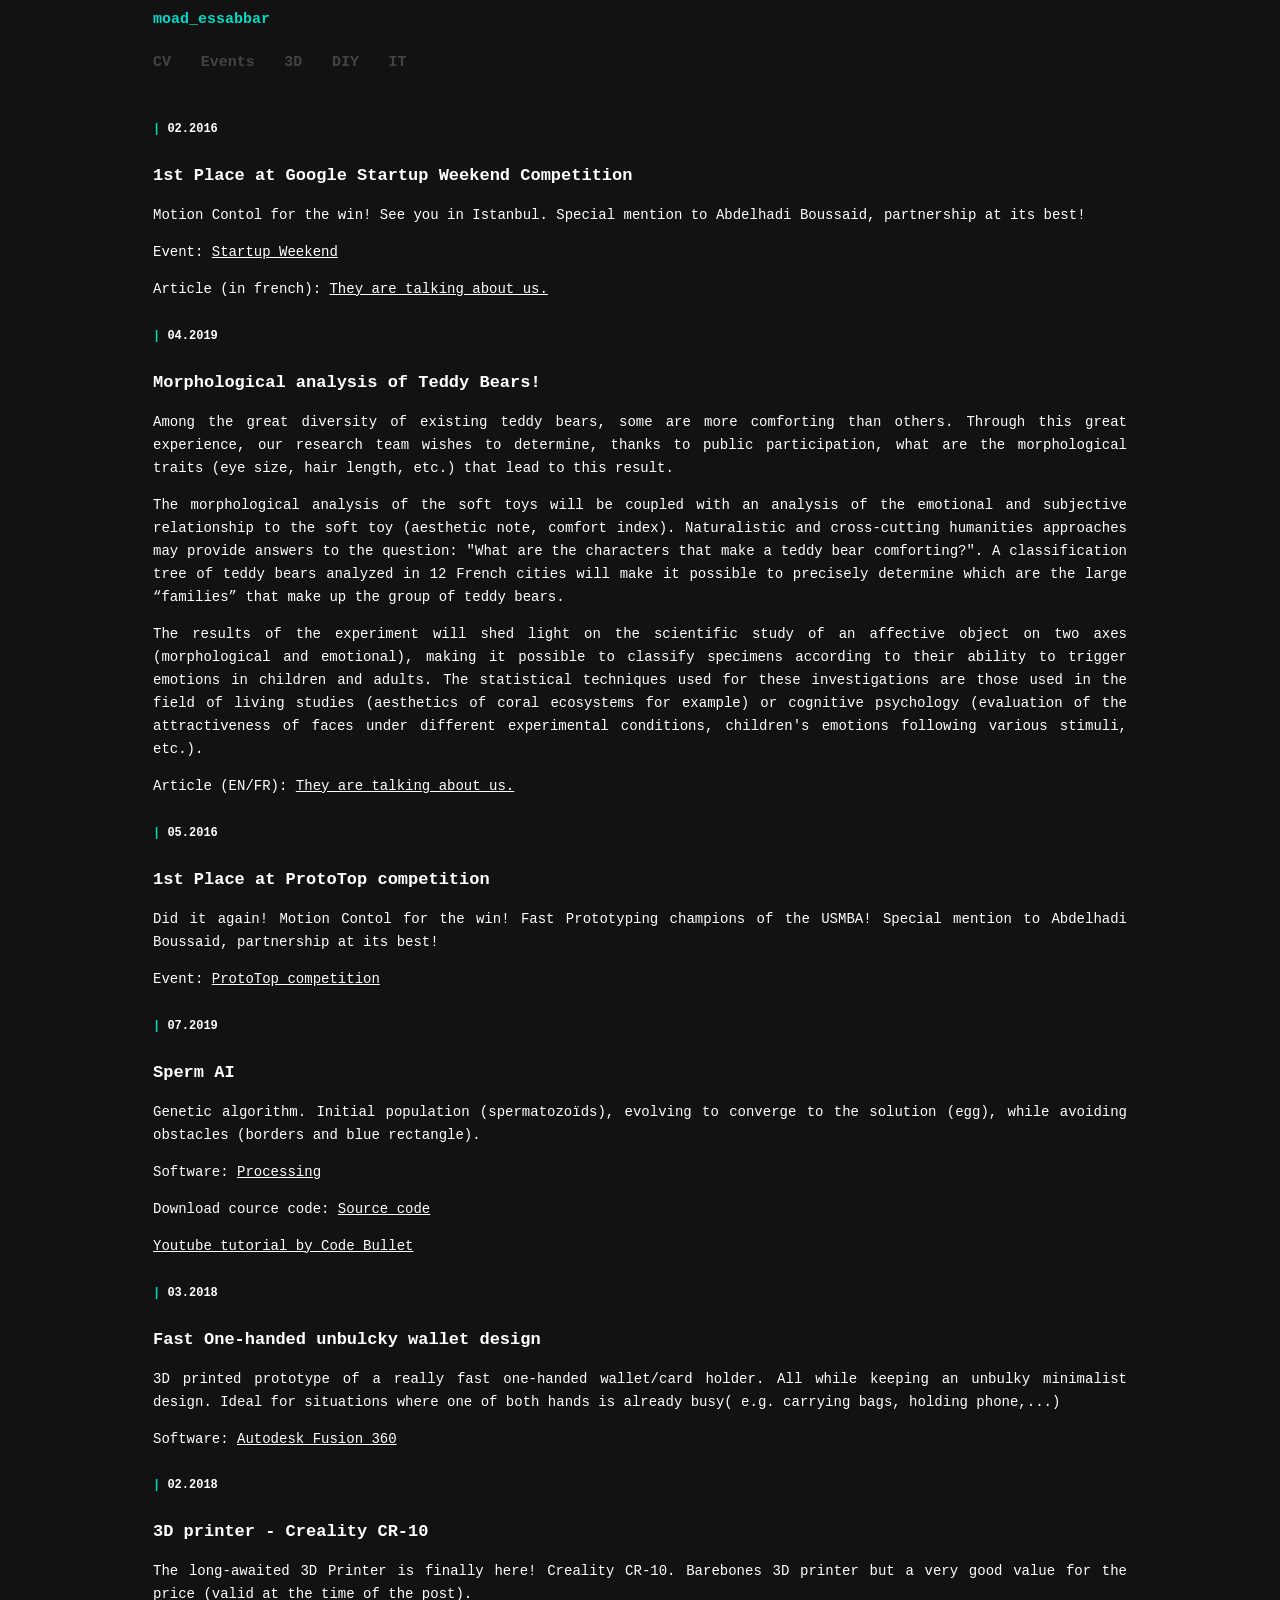
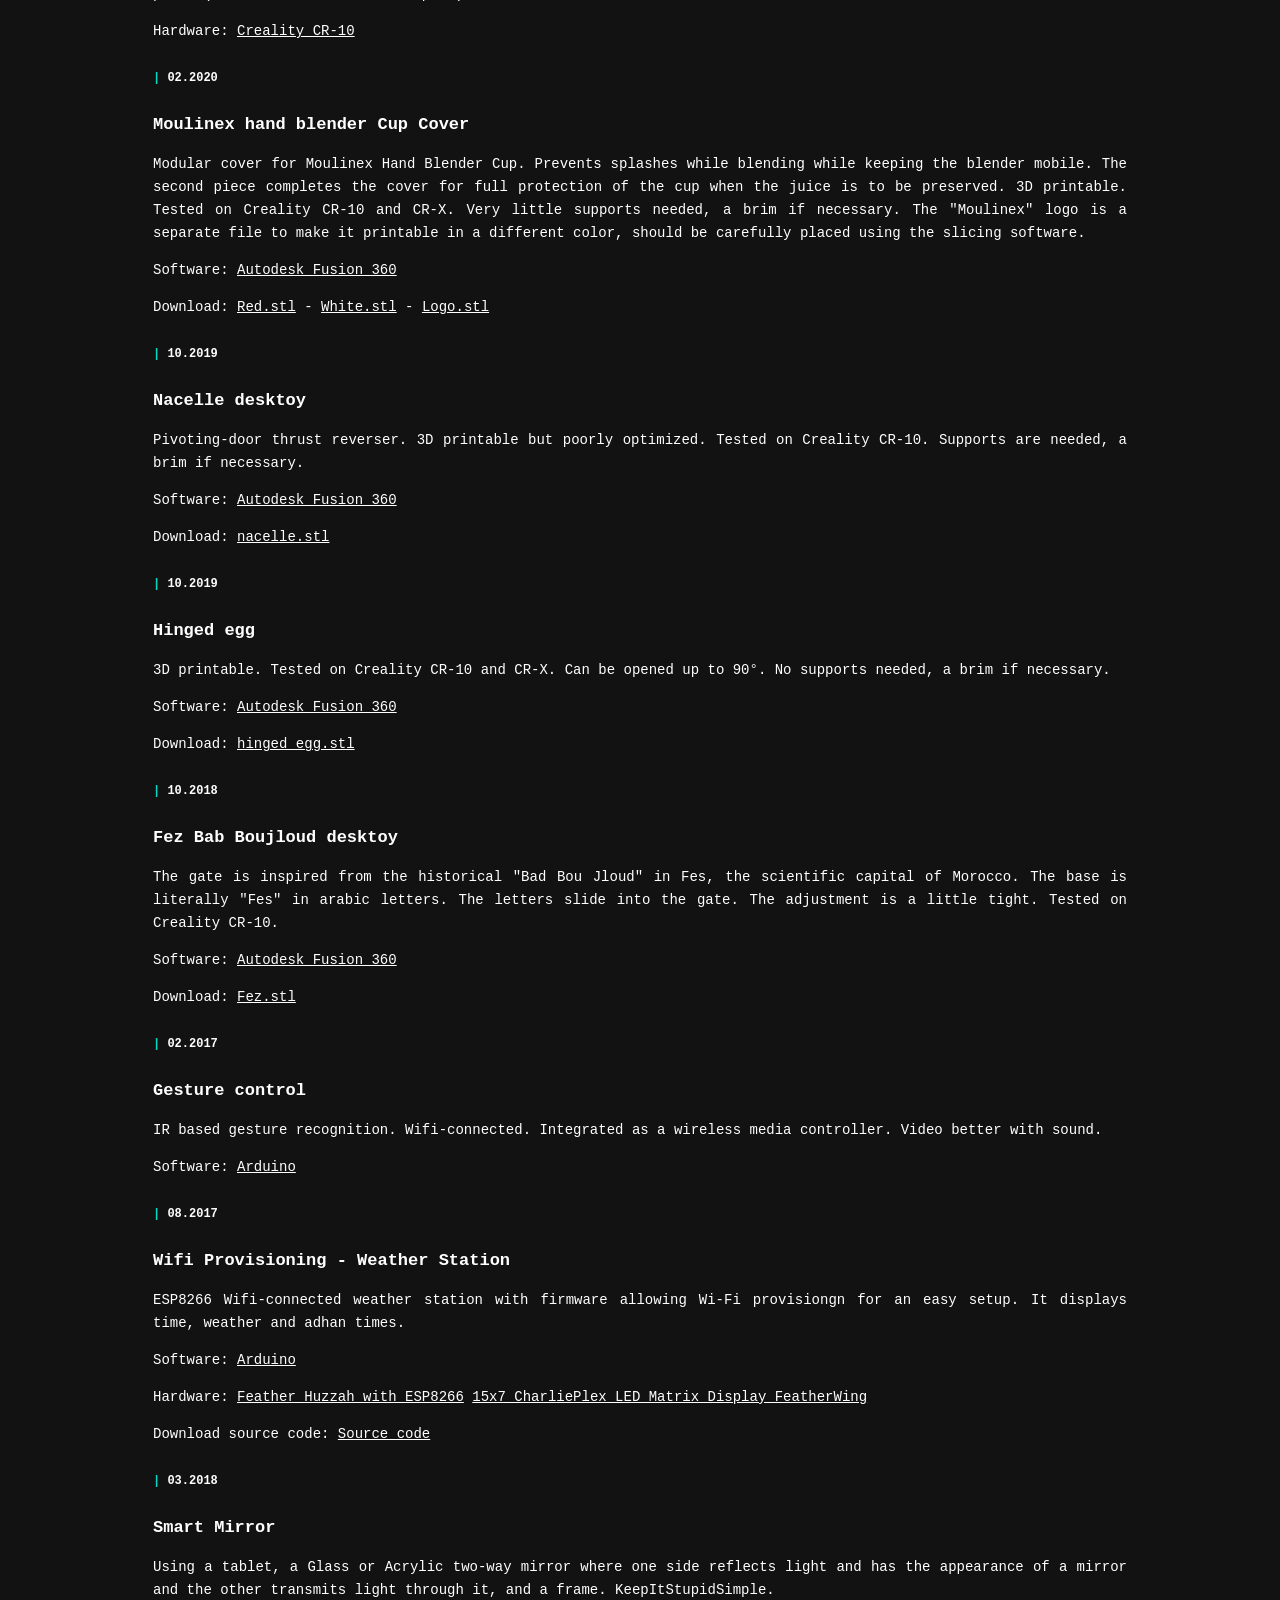
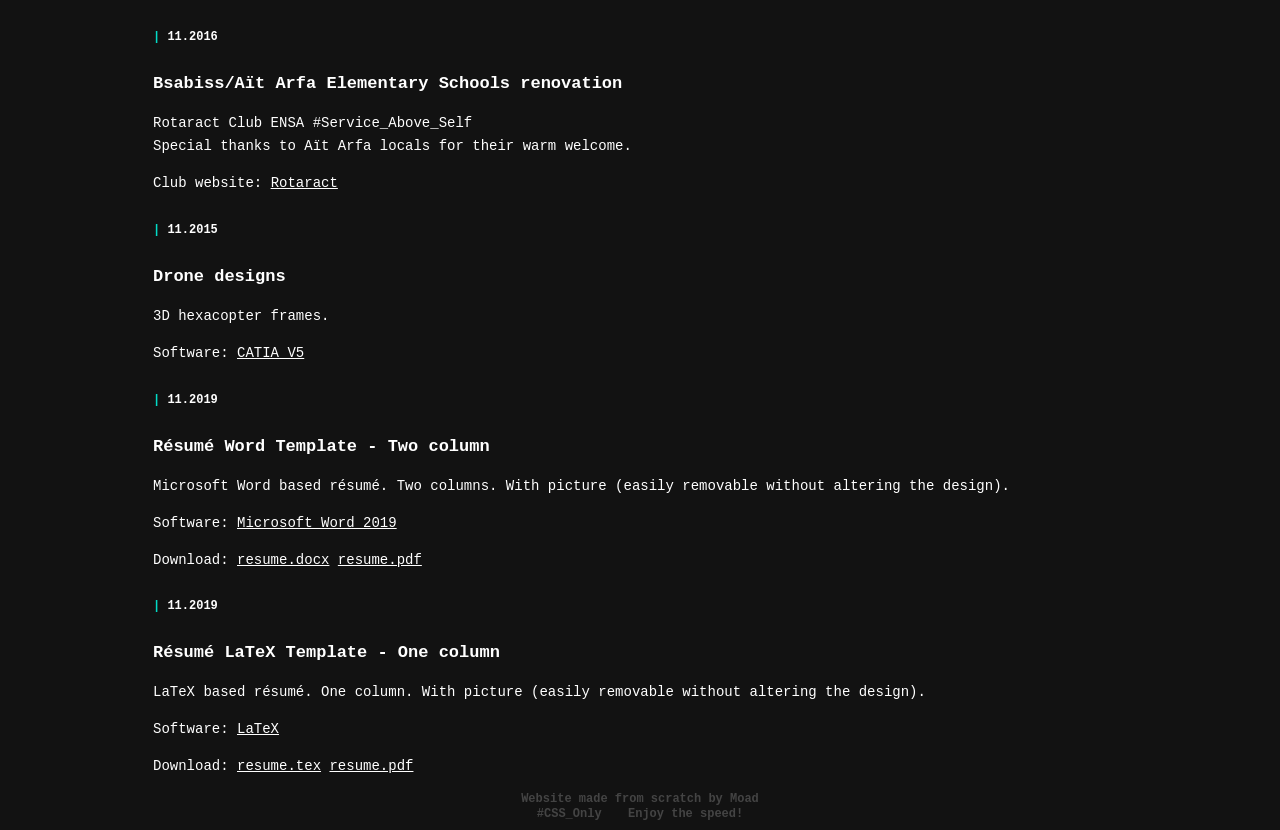
==== index2.html @ d9e261b1 "v2 coming soon..." ====
<!DOCTYPE html>
<html lang="en">
  <head>
    <meta charset="utf-8">
	<meta name="viewport" content="width=device-width, initial-scale=1.0">
	<link rel="shortcut icon" href="icons/favicon.ico" />
	<link href="https://fonts.googleapis.com/css?family=Fira+Code:400,500,600,700&display=swap" rel="stylesheet"> 
    <title>Moad Essabbar</title>
    <link rel="stylesheet" href="style2.css">
  </head>
  
  <body>
	
	<input type="radio" name="filter" id="Home" checked>
	<label for="Home">moad_essabbar</h1></label>
	<input type="radio" name="filter" id="Templates">
	<label for="Templates">CV</label>
	<input type="radio" name="filter" id="Events">
	<label for="Events">Events</label>
	<input type="radio" name="filter" id="CAD">
	<label for="CAD">3D</label>
	<input type="radio" name="filter" id="DIY">
	<label for="DIY">DIY</label>
	<input type="radio" name="filter" id="IT">
	<label for="IT">IT</label>
	
	<div class="post Events">
		<h6> 02.2016</h6>
		<h3>1st Place at Google Startup Weekend Competition</h3>
		<div class="txt">
		<p>Motion Contol for the win! See you in Istanbul. Special mention to Abdelhadi Boussaid, partnership at its best!</p>
		<p>Event: <a href="https://startupweekend.org/" target="_blank">Startup Weekend</a></p>
		<p>Article (in french): <a href="https://www.therollingnotes.com/2016/02/12/startup-weekend-marrakech/" target="_blank">They are talking about us.</a></p>
		</div>
		<div class="media">
		</div>
	</div>
	
	<div class="post Events">
		<h6>04.2019</h6>	
		<h3>Morphological analysis of Teddy Bears!</h3>
		<p>Among the great diversity of existing teddy bears, some are more comforting than others. Through this great experience, our research team wishes to determine, thanks to public participation, what are the morphological traits (eye size, hair length, etc.) that lead to this result.</p>		
		
		<p>The morphological analysis of the soft toys will be coupled with an analysis of the emotional and subjective relationship to the soft toy (aesthetic note, comfort index).
		Naturalistic and cross-cutting humanities approaches may provide answers to the question: "What are the characters that make a teddy bear comforting?". A classification tree of teddy bears analyzed in 12 French cities will make it possible to precisely determine which are the large “families” that make up the group of teddy bears.</p>

		<p>The results of the experiment will shed light on the scientific study of an affective object on two axes (morphological and emotional), making it possible to classify specimens according to their ability to trigger emotions in children and adults. The statistical techniques used for these investigations are those used in the field of living studies (aesthetics of coral ecosystems for example) or cognitive psychology (evaluation of the attractiveness of faces under different experimental conditions, children's emotions following various stimuli, etc.).</p>
		
		<p>Article (EN/FR): <a href="https://nuitdeschercheurs-france.eu/?GrandeExperience2019" target="_blank">They are talking about us.</a></p>
	</div>
	
	<div class="post Events">	
		<h6>05.2016</h6>
		<h3>1st Place at ProtoTop competition</h3>
		<p>Did it again! Motion Contol for the win! Fast Prototyping champions of the USMBA! Special mention to Abdelhadi Boussaid, partnership at its best!</p>
		<p>Event: <a href="http://www.usmba.ac.ma/~usmba2/blog/appel-a-competition-de-prototypage-prototop/" target="_blank">ProtoTop competition</a></p>
	</div>
	
	<div class="post IT" data-category="post">
		<h6>07.2019</h6>
		<h3>Sperm AI</h3>
		<p>Genetic algorithm. Initial population (spermatozoïds), evolving to converge to the solution (egg), while avoiding obstacles (borders and blue rectangle).</p>
		<p>Software: <a href="https://processing.org/" target="_blank">Processing</a></p>
		<p>Download cource code: <a href="files/SpermAI.zip" target="_blank">Source code</a></p>
		<p><a href="https://www.youtube.com/watch?v=BOZfhUcNiqk" target="_blank">Youtube tutorial by Code Bullet</a></p>
	</div>
	
	<div class="post DIY 3D">	
		<h6>03.2018</h6>
		<h3>Fast One-handed unbulcky wallet design</h3>
		<p>3D printed prototype of a really fast one-handed wallet/card holder. All while keeping an unbulky minimalist design. Ideal for situations where one of both hands is already busy( e.g. carrying bags, holding phone,...)</p>
		<p>Software: <a href="https://www.autodesk.com/products/fusion-360/overview#banner" target="_blank">Autodesk Fusion 360</a></p>
	</div>
	
	<div class="post DIY CAD">	
		<h6>02.2018</h6>
		<h3>3D printer - Creality CR-10</h3>
		<p>The long-awaited 3D Printer is finally here! Creality CR-10. Barebones 3D printer but a very good value for the price (valid at the time of the post).</p>
		<p>Hardware: <a href="https://www.creality3dshop.eu/collections/cr-series-3d-printer/products/creality-cr-10-3d-printer-prusa-i3-diy-kit-aluminum-large-print-size-300x300x400mm" target="_blank">Creality CR-10</a></p>
	</div>
	
	<div class="post CAD" data-category="post">
		<h6>02.2020</h6>
		<h3>Moulinex hand blender Cup Cover</h3>
		<p>Modular cover for Moulinex Hand Blender Cup. Prevents splashes while blending while keeping the blender mobile. The second piece completes the cover for full protection of the cup when the juice is to be preserved. 3D printable. Tested on Creality CR-10 and CR-X. Very little supports needed, a brim if necessary. The "Moulinex" logo is a separate file to make it printable in a different color, should be carefully placed using the slicing software.</p>
		<p>Software: <a href="https://www.autodesk.com/products/fusion-360/overview#banner" target="_blank">Autodesk Fusion 360</a></p>
		<p>Download: <a href="files/Red.stl" target="_blank">Red.stl</a> - 
					 <a href="files/White.stl" target="_blank">White.stl</a> - 
					 <a href="files/Logo.stl" target="_blank">Logo.stl</a></p>
	</div>
		
	<div class="post CAD">	
		<h6>10.2019</h6>
		<h3>Nacelle desktoy</h3>
		<p>Pivoting-door thrust reverser. 3D printable but poorly optimized. Tested on Creality CR-10. Supports are needed, a brim if necessary.</p>
		<p>Software: <a href="https://www.autodesk.com/products/fusion-360/overview#banner" target="_blank">Autodesk Fusion 360</a></p>
		<p>Download: <a href="files/nacelle.stl" target="_blank">nacelle.stl</a></p>
	</div>	
	
	<div class="post CAD" data-category="post">
		<h6>10.2019</h6>
		<h3>Hinged egg</h3>
		<p>3D printable. Tested on Creality CR-10 and CR-X. Can be opened up to 90°. No supports needed, a brim if necessary.</p>
		<p>Software: <a href="https://www.autodesk.com/products/fusion-360/overview#banner" target="_blank">Autodesk Fusion 360</a></p>
		<p>Download: <a href="files/hinged_egg.stl" target="_blank">hinged_egg.stl</a></p>
	</div>
	
	<div class="post CAD">	
		<h6>10.2018</h6>
		<h3>Fez Bab Boujloud desktoy</h3>
		<p>The gate is inspired from the historical "Bad Bou Jloud" in Fes, the scientific capital of Morocco. The base is literally "Fes" in arabic letters.
		The letters slide into the gate. The adjustment is a little tight. Tested on Creality CR-10.</p>
		<p>Software: <a href="https://www.autodesk.com/products/fusion-360/overview#banner" target="_blank">Autodesk Fusion 360</a></p>
		<p>Download: <a href="files/Fez.stl" target="_blank">Fez.stl</a></p>
	</div>
	
	<div class="post IT">	
		<h6>02.2017</h6>
		<h3>Gesture control</h3>
		<p>IR based gesture recognition. Wifi-connected. Integrated as a wireless media controller. Video better with sound.</p>
		<p>Software: <a href="https://www.arduino.cc/" target="_blank">Arduino</a></p>
	</div>
	
	<div class="post DIY IT">	
		<h6>08.2017</h6>
		<h3>Wifi Provisioning - Weather Station</h3>
		<p>ESP8266 Wifi-connected weather station with firmware allowing Wi-Fi provisiongn for an easy setup. It displays time, weather and adhan times.</p>
		<p>Software: <a href="https://www.arduino.cc/" target="_blank">Arduino</a></p>
		<p>Hardware: <a href="https://www.adafruit.com/product/2821" target="_blank">Feather Huzzah with ESP8266</a> <a href="https://www.adafruit.com/product/3134" target="_blank"> 15x7 CharliePlex LED Matrix Display FeatherWing</a></p>
		<p>Download source code: <a href="files/time_weather_adhan.ino" target="_blank">Source code</a></p>
	</div>
	
	<div class="post DIY IT">	
		<h6>03.2018</h6>
		<h3>Smart Mirror</h3>
		<p>Using a tablet, a Glass or Acrylic two-way mirror where one side reflects light and has the appearance of a mirror and the other transmits light through it, and a frame. KeepItStupidSimple.</p>
	</div>
	
	<div class="post Events">	
		<h6>11.2016</h6>
		<h3>Bsabiss/Aït Arfa Elementary Schools renovation</h3>
		<p>Rotaract Club ENSA #Service_Above_Self</br>
		Special thanks to Aït Arfa locals for their warm welcome.</p>
		<p>Club website: <a href="https://www.rotary.org/en/get-involved/rotaract-clubs?gclid=Cj0KCQiAn8nuBRCzARIsAJcdIfOLDqCzZlYASJnVE8rsb4gZpM_kuur6jbyZxWwqQ8kAEdUEHRRJhewaAo4MEALw_wcB" target="_blank">Rotaract</a></p>
	</div>
		
	<div class="post 3D">	
		<h6>11.2015</h6>
		<h3>Drone designs</h3>
		<p>3D hexacopter frames.</p>
		<p>Software: <a href="https://www.3ds.com/products-services/catia/" target="_blank">CATIA V5</a></p>
	</div>
	
	<div class="post Templates">
		<h6>11.2019</h6>
		<h3>Résumé Word Template - Two column</h3>
		<p>Microsoft Word based résumé. Two columns. With picture (easily removable without altering the design).</p>
		<p>Software: <a href="https://products.office.com/en/word" target="_blank">Microsoft Word 2019</a></p>
		<p>Download: <a href="files/resume_en_v2.docx" target="_blank">resume.docx</a> <a href="files/resume_en_v2.pdf" target="_blank">resume.pdf</a></p>
	</div>
	
	<div class="post Templates">
		<h6>11.2019</h6>
		<h3>Résumé LaTeX Template - One column</h3>
		<p>LaTeX based résumé. One column. With picture (easily removable without altering the design).</p>
		<p>Software: <a href="https://www.latex-project.org/get/" target="_blank">LaTeX</a></p>
		<p>Download: <a href="files/resume_en.tex" target="_blank">resume.tex</a> <a href="files/resume_en.pdf" target="_blank">resume.pdf</a></p>
	</div>
	
	<div class="footer">
		Website made from scratch by Moad</br>
		#CSS_Only &emsp; Enjoy the speed!
	</div>
	
  </body>
</html>
---- style2.css ----
@media only screen and (min-width:800px) {

	body {
		margin-right: 10%;
		margin-left: 10%;
	}
	
	input[name=filter]:not([id="Home"]) + label:hover {
		color: #03DAC6;
	}
}

html {overflow-y: scroll;}

body {
	padding-right: 25px;
	padding-left: 25px;
	background-color: #121212;
	font-family: Consolas, monaco, monospace; 
	color: #FFF;
}


h1 { font-size: 23px; font-style: normal; font-variant: normal; font-weight: 700; line-height: 23px; }

h3 { font-size: 17px; font-style: normal; font-variant: normal; font-weight: 600; line-height: 23px;}

h6 { font-size: 12px; font-style: normal; font-variant: normal; font-weight: 600;}

h6:before { color: #03DAC6;  content: "| "; }

p { font-size: 14px; font-style: normal; font-variant: normal; font-weight: 400; line-height: 23px; text-align: justify; text-justify: inter-word; }

a {
	text-decoration: underline;
	color: inherit;
}

.post {
	margin-bottom: 10px;
}

input[name=filter] {
	display: none;
}

input[name=filter] + label {
	color: #444;
	font-size: 15px; font-style: normal; font-variant: normal; font-weight: 600; line-height: 23px;
	margin-bottom: 20px;
	margin-right: 20px;
	cursor: pointer;
}

input[id=Home] + label {
	display: block;
}

input[name=filter]:not([id="Home"]) + label {
	display: inline-block;
}

input[name=filter]:checked + label {
	color: #03DAC6;
}

input[id=Home]:checked ~ .post {
	display:;
}

input[id=Templates]:checked ~ .post:not([class~="Templates"]),
input[id=Events]:checked ~ .post:not([class~="Events"]),
input[id=CAD]:checked ~ .post:not([class~="CAD"]),
input[id=DIY]:checked ~ .post:not([class~="DIY"]),
input[id=IT]:checked ~ .post:not([class~="IT"]){
  display: none;
}

.footer {
	color: #444;
	text-align: center;
	font-size: 12px; font-style: normal; font-variant: normal; font-weight: 600; line-height: 15px;
}
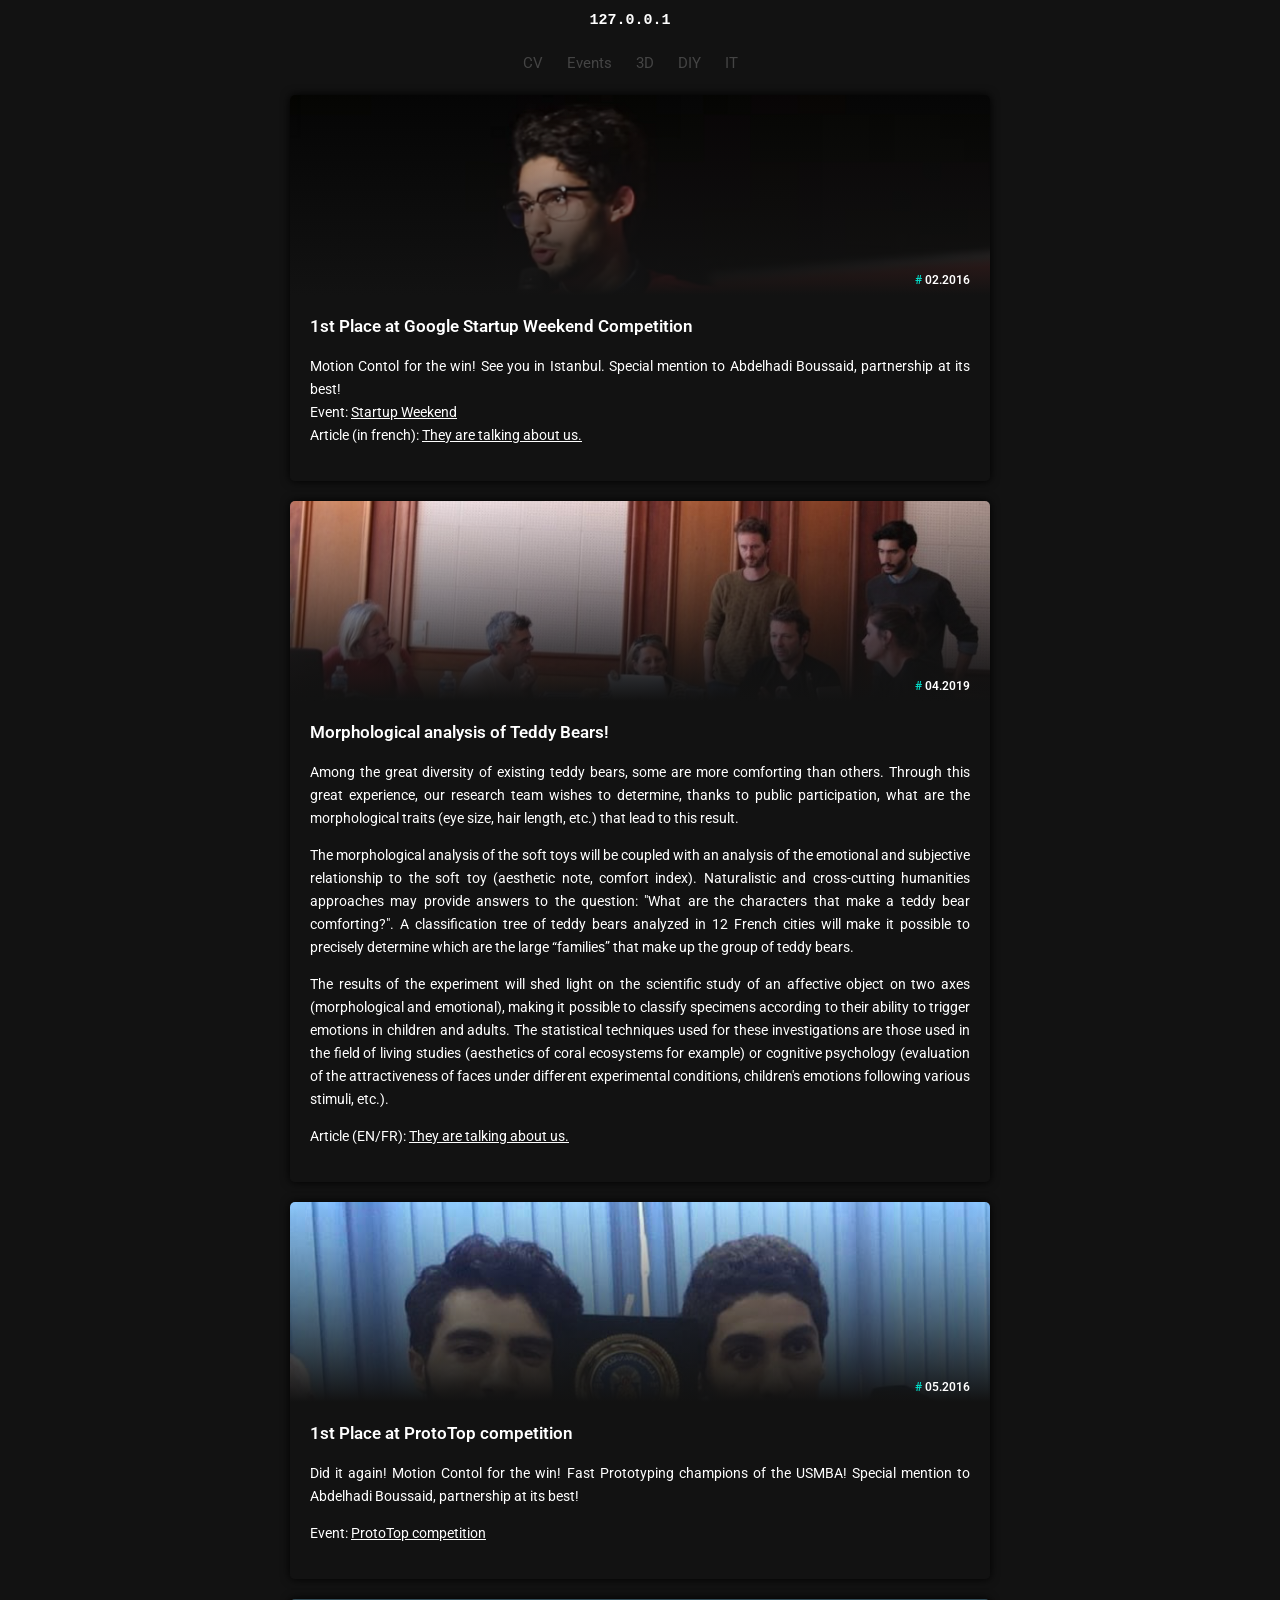
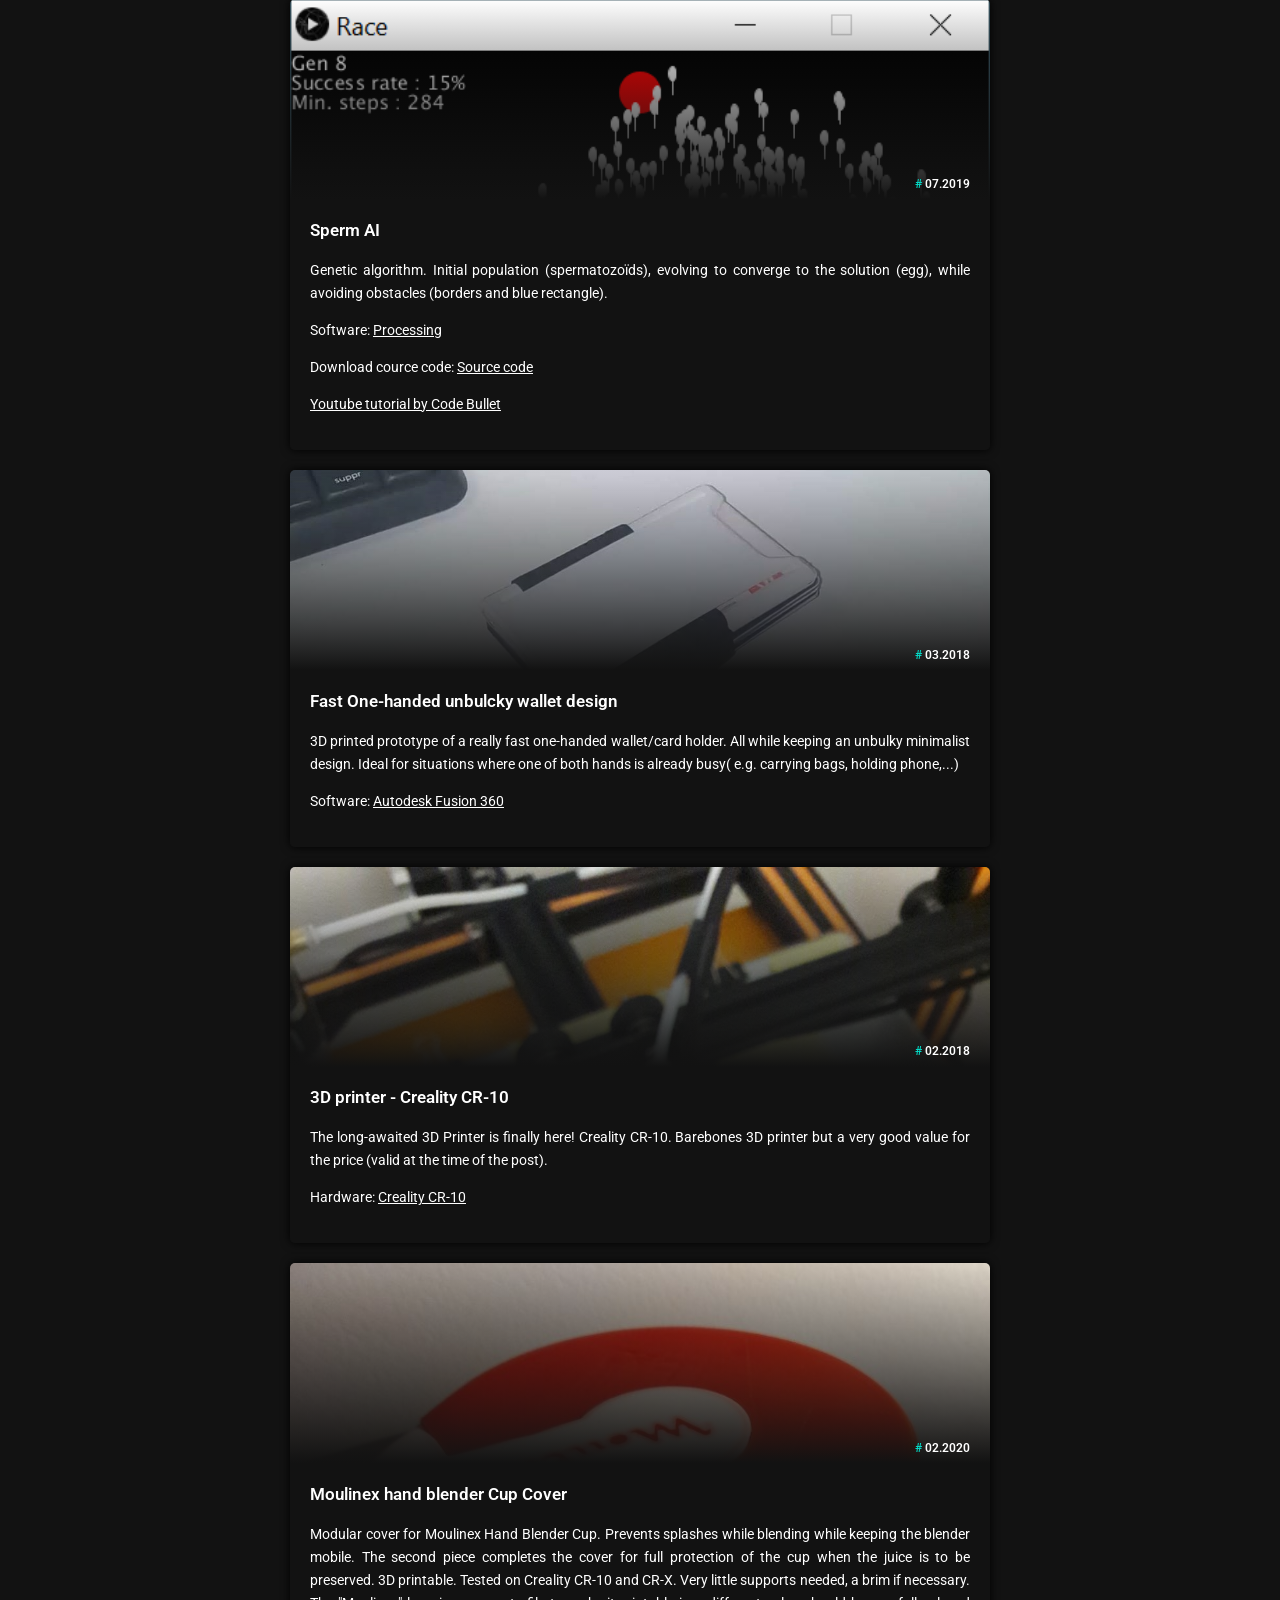
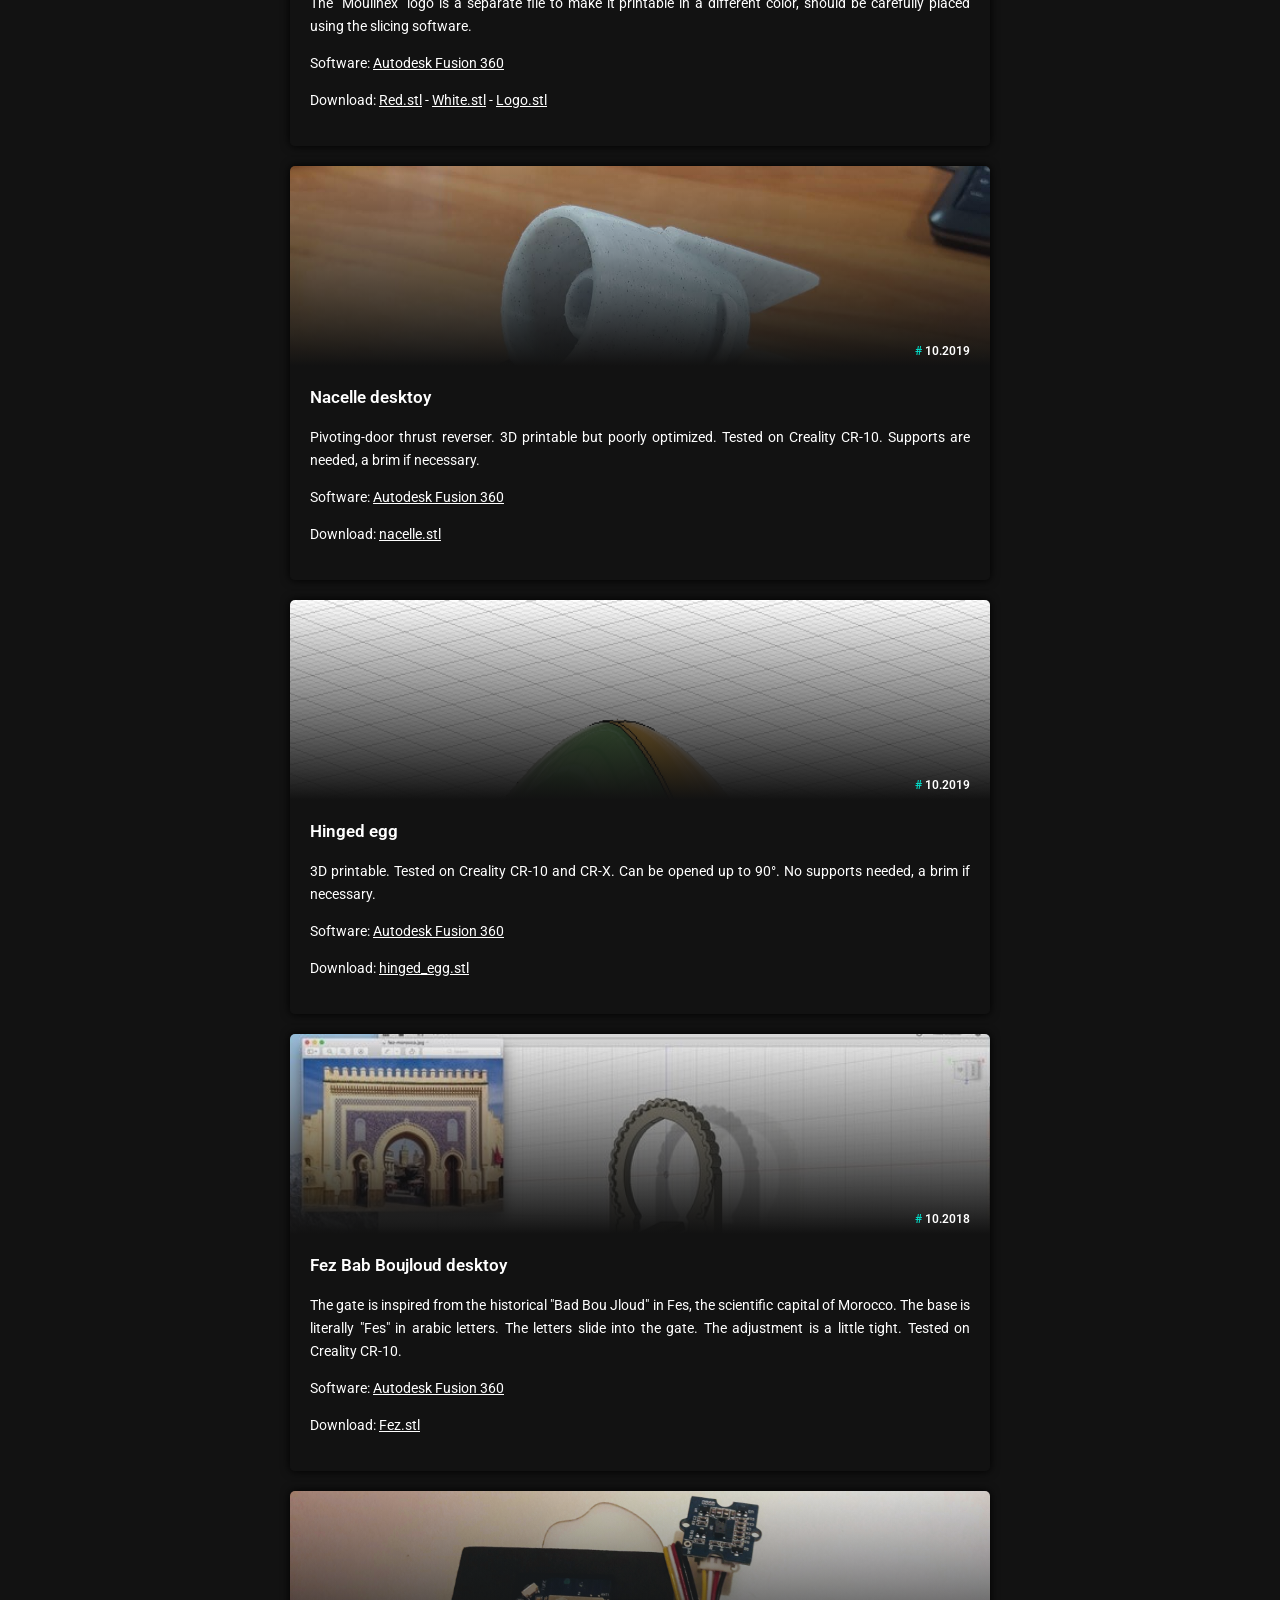
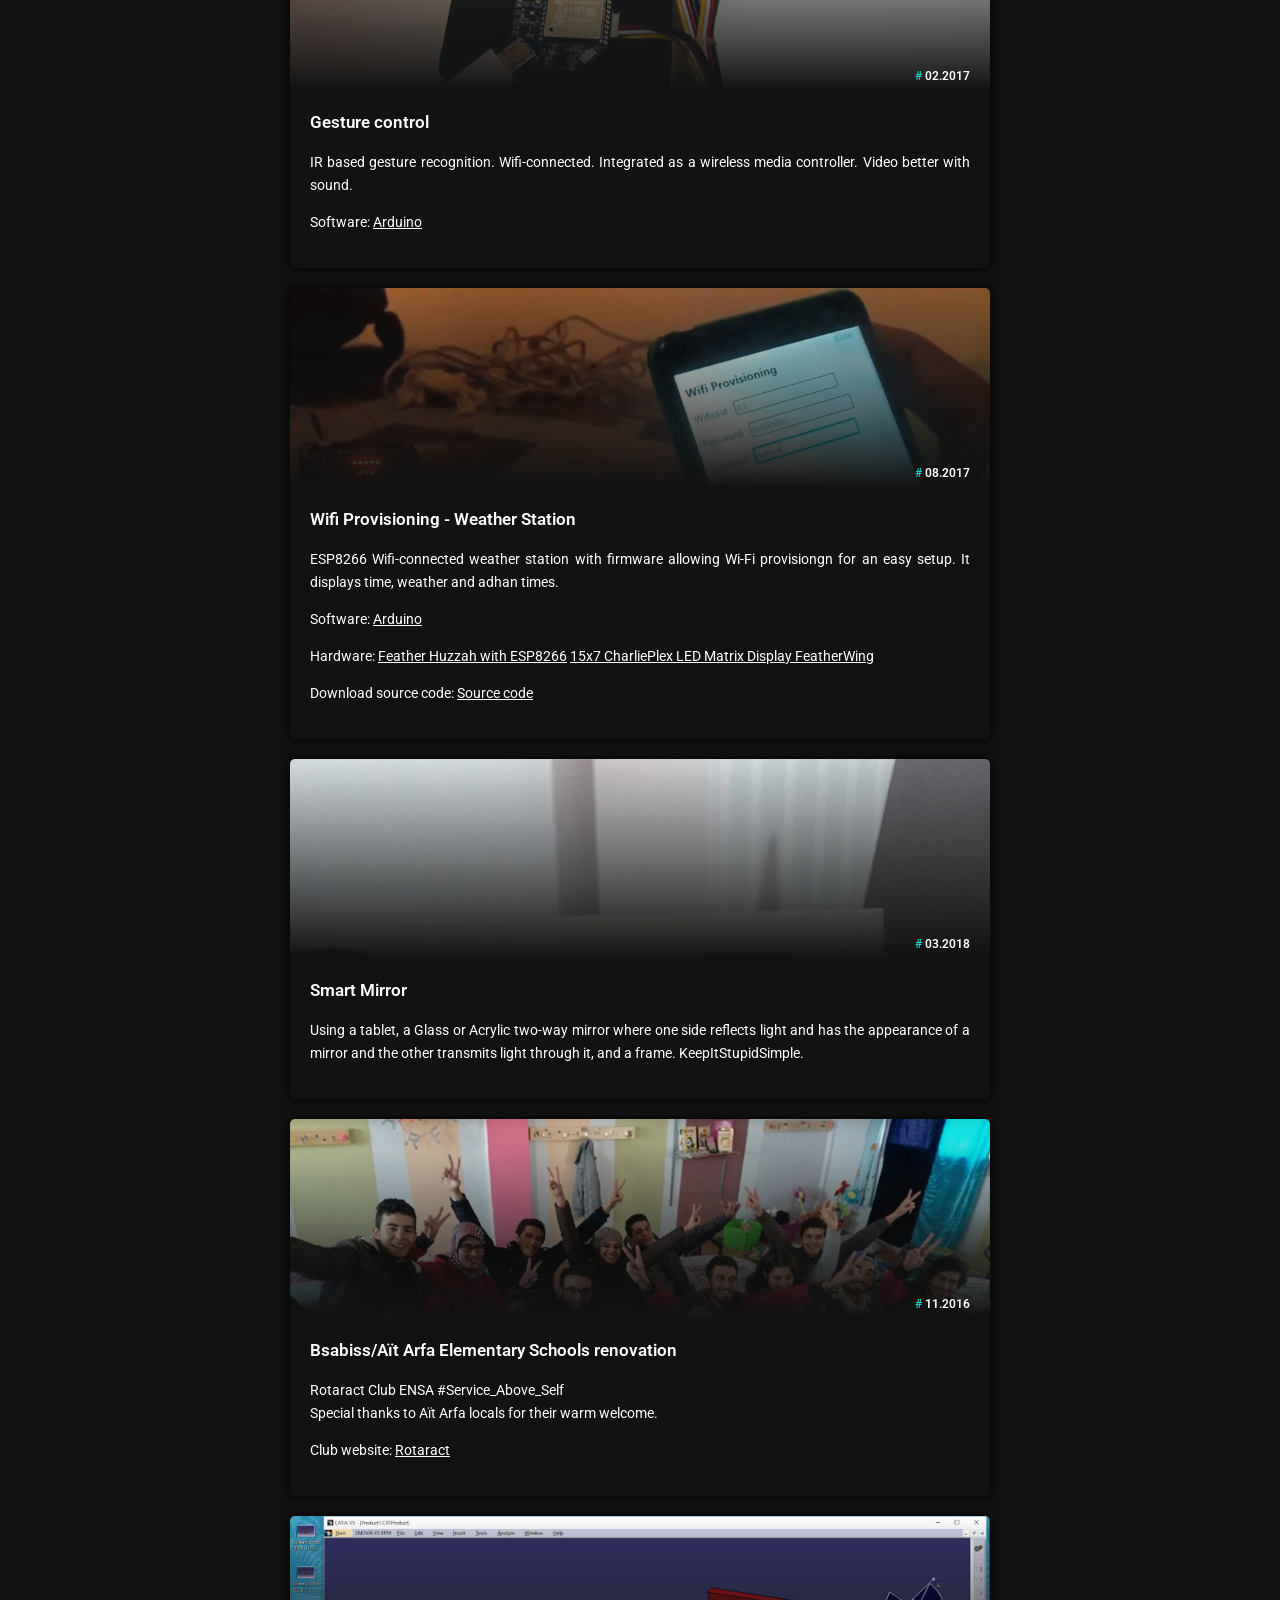
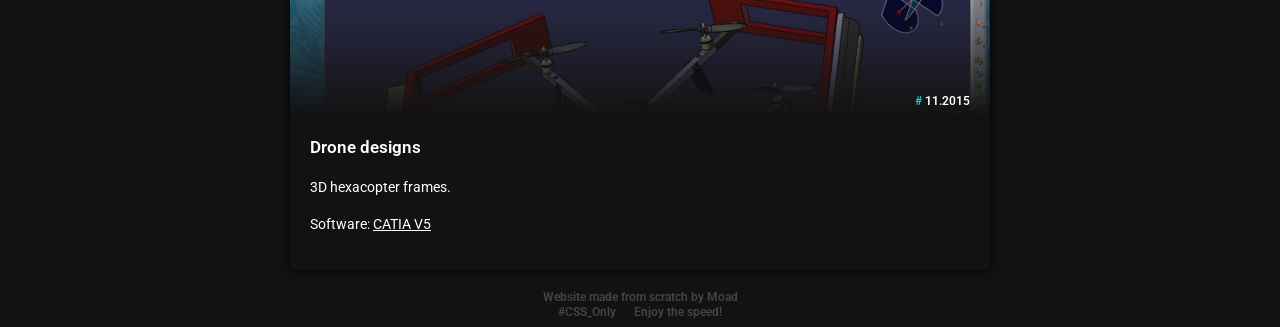
==== commit 9fecbea6: "v2 almost done" ====
--- a/index2.html
+++ b/index2.html
@@ -4,7 +4,7 @@
     <meta charset="utf-8">
 	<meta name="viewport" content="width=device-width, initial-scale=1.0">
 	<link rel="shortcut icon" href="icons/favicon.ico" />
-	<link href="https://fonts.googleapis.com/css?family=Fira+Code:400,500,600,700&display=swap" rel="stylesheet"> 
+	<link href="https://fonts.googleapis.com/css?family=Roboto:400,700&display=swap" rel="stylesheet">
     <title>Moad Essabbar</title>
     <link rel="stylesheet" href="style2.css">
   </head>
@@ -12,9 +12,9 @@
   <body>
 	
 	<input type="radio" name="filter" id="Home" checked>
-	<label for="Home">moad_essabbar</h1></label>
-	<input type="radio" name="filter" id="Templates">
-	<label for="Templates">CV</label>
+	<label for="Home"><code>127.0.0.1</code></h1></label>
+	<input type="radio" name="filter" id="CV">
+	<label for="CV"><a href="files/resume_en_v2.pdf" target="_blank">CV</a></label>
 	<input type="radio" name="filter" id="Events">
 	<label for="Events">Events</label>
 	<input type="radio" name="filter" id="CAD">
@@ -23,20 +23,21 @@
 	<label for="DIY">DIY</label>
 	<input type="radio" name="filter" id="IT">
 	<label for="IT">IT</label>
+	<div style="display: block;"></div>
 	
-	<div class="post Events">
+	<div class="post Events"
+	style="background-image: linear-gradient(rgba(0, 0, 0, 0), rgba(18,18,18,1) 200px),
+	url('./images/SW1	.png');">
 		<h6> 02.2016</h6>
 		<h3>1st Place at Google Startup Weekend Competition</h3>
-		<div class="txt">
-		<p>Motion Contol for the win! See you in Istanbul. Special mention to Abdelhadi Boussaid, partnership at its best!</p>
-		<p>Event: <a href="https://startupweekend.org/" target="_blank">Startup Weekend</a></p>
-		<p>Article (in french): <a href="https://www.therollingnotes.com/2016/02/12/startup-weekend-marrakech/" target="_blank">They are talking about us.</a></p>
-		</div>
-		<div class="media">
-		</div>
+		<p>Motion Contol for the win! See you in Istanbul. Special mention to Abdelhadi Boussaid, partnership at its best!</br>
+		Event: <a href="https://startupweekend.org/" target="_blank">Startup Weekend</a></br>
+		Article (in french): <a href="https://www.therollingnotes.com/2016/02/12/startup-weekend-marrakech/" target="_blank">They are talking about us.</a></p>
 	</div>
 	
-	<div class="post Events">
+	<div class="post Events"
+	style="background-image: linear-gradient(rgba(0, 0, 0, 0), rgba(18,18,18,1) 200px),
+	url('./images/nounours1.jpg');">
 		<h6>04.2019</h6>	
 		<h3>Morphological analysis of Teddy Bears!</h3>
 		<p>Among the great diversity of existing teddy bears, some are more comforting than others. Through this great experience, our research team wishes to determine, thanks to public participation, what are the morphological traits (eye size, hair length, etc.) that lead to this result.</p>		
@@ -49,14 +50,18 @@
 		<p>Article (EN/FR): <a href="https://nuitdeschercheurs-france.eu/?GrandeExperience2019" target="_blank">They are talking about us.</a></p>
 	</div>
 	
-	<div class="post Events">	
+	<div class="post Events"
+	style="background-image: linear-gradient(rgba(0, 0, 0, 0), rgba(18,18,18,1) 200px),
+	url('./images/prototop1.jpg');">
 		<h6>05.2016</h6>
 		<h3>1st Place at ProtoTop competition</h3>
 		<p>Did it again! Motion Contol for the win! Fast Prototyping champions of the USMBA! Special mention to Abdelhadi Boussaid, partnership at its best!</p>
 		<p>Event: <a href="http://www.usmba.ac.ma/~usmba2/blog/appel-a-competition-de-prototypage-prototop/" target="_blank">ProtoTop competition</a></p>
 	</div>
 	
-	<div class="post IT" data-category="post">
+	<div class="post IT" data-category="post"
+	style="background-image: linear-gradient(rgba(0, 0, 0, 0), rgba(18,18,18,1) 200px),
+	url('./images/gen2.png');">
 		<h6>07.2019</h6>
 		<h3>Sperm AI</h3>
 		<p>Genetic algorithm. Initial population (spermatozoïds), evolving to converge to the solution (egg), while avoiding obstacles (borders and blue rectangle).</p>
@@ -65,21 +70,27 @@
 		<p><a href="https://www.youtube.com/watch?v=BOZfhUcNiqk" target="_blank">Youtube tutorial by Code Bullet</a></p>
 	</div>
 	
-	<div class="post DIY 3D">	
+	<div class="post DIY 3D"
+	style="background-image: linear-gradient(rgba(0, 0, 0, 0), rgba(18,18,18,1) 200px),
+	url('./images/wallet.jpg');">
 		<h6>03.2018</h6>
 		<h3>Fast One-handed unbulcky wallet design</h3>
 		<p>3D printed prototype of a really fast one-handed wallet/card holder. All while keeping an unbulky minimalist design. Ideal for situations where one of both hands is already busy( e.g. carrying bags, holding phone,...)</p>
 		<p>Software: <a href="https://www.autodesk.com/products/fusion-360/overview#banner" target="_blank">Autodesk Fusion 360</a></p>
 	</div>
 	
-	<div class="post DIY CAD">	
+	<div class="post DIY CAD"
+	style="background-image: linear-gradient(rgba(0, 0, 0, 0), rgba(18,18,18,1) 200px),
+	url('./images/printer4.jpg');">
 		<h6>02.2018</h6>
 		<h3>3D printer - Creality CR-10</h3>
 		<p>The long-awaited 3D Printer is finally here! Creality CR-10. Barebones 3D printer but a very good value for the price (valid at the time of the post).</p>
 		<p>Hardware: <a href="https://www.creality3dshop.eu/collections/cr-series-3d-printer/products/creality-cr-10-3d-printer-prusa-i3-diy-kit-aluminum-large-print-size-300x300x400mm" target="_blank">Creality CR-10</a></p>
 	</div>
 	
-	<div class="post CAD" data-category="post">
+	<div class="post CAD" data-category="post"
+	style="background-image: linear-gradient(rgba(0, 0, 0, 0), rgba(18,18,18,1) 200px),
+	url('./images/moulinex3.jpg');">
 		<h6>02.2020</h6>
 		<h3>Moulinex hand blender Cup Cover</h3>
 		<p>Modular cover for Moulinex Hand Blender Cup. Prevents splashes while blending while keeping the blender mobile. The second piece completes the cover for full protection of the cup when the juice is to be preserved. 3D printable. Tested on Creality CR-10 and CR-X. Very little supports needed, a brim if necessary. The "Moulinex" logo is a separate file to make it printable in a different color, should be carefully placed using the slicing software.</p>
@@ -89,7 +100,9 @@
 					 <a href="files/Logo.stl" target="_blank">Logo.stl</a></p>
 	</div>
 		
-	<div class="post CAD">	
+	<div class="post CAD"
+	style="background-image: linear-gradient(rgba(0, 0, 0, 0), rgba(18,18,18,1) 200px),
+	url('./images/nacelle4.jpg');">
 		<h6>10.2019</h6>
 		<h3>Nacelle desktoy</h3>
 		<p>Pivoting-door thrust reverser. 3D printable but poorly optimized. Tested on Creality CR-10. Supports are needed, a brim if necessary.</p>
@@ -97,7 +110,9 @@
 		<p>Download: <a href="files/nacelle.stl" target="_blank">nacelle.stl</a></p>
 	</div>	
 	
-	<div class="post CAD" data-category="post">
+	<div class="post CAD" data-category="post"
+	style="background-image: linear-gradient(rgba(0, 0, 0, 0), rgba(18,18,18,1) 200px),
+	url('./images/hinged_egg1.png');">
 		<h6>10.2019</h6>
 		<h3>Hinged egg</h3>
 		<p>3D printable. Tested on Creality CR-10 and CR-X. Can be opened up to 90°. No supports needed, a brim if necessary.</p>
@@ -105,7 +120,9 @@
 		<p>Download: <a href="files/hinged_egg.stl" target="_blank">hinged_egg.stl</a></p>
 	</div>
 	
-	<div class="post CAD">	
+	<div class="post CAD"
+	style="background-image: linear-gradient(rgba(0, 0, 0, 0), rgba(18,18,18,1) 200px),
+	url('./images/fez2.jpg');">
 		<h6>10.2018</h6>
 		<h3>Fez Bab Boujloud desktoy</h3>
 		<p>The gate is inspired from the historical "Bad Bou Jloud" in Fes, the scientific capital of Morocco. The base is literally "Fes" in arabic letters.
@@ -114,14 +131,18 @@
 		<p>Download: <a href="files/Fez.stl" target="_blank">Fez.stl</a></p>
 	</div>
 	
-	<div class="post IT">	
+	<div class="post IT"
+	style="background-image: linear-gradient(rgba(0, 0, 0, 0), rgba(18,18,18,1) 200px),
+	url('./images/gesture.jpg');">
 		<h6>02.2017</h6>
 		<h3>Gesture control</h3>
 		<p>IR based gesture recognition. Wifi-connected. Integrated as a wireless media controller. Video better with sound.</p>
 		<p>Software: <a href="https://www.arduino.cc/" target="_blank">Arduino</a></p>
 	</div>
 	
-	<div class="post DIY IT">	
+	<div class="post DIY IT"
+	style="background-image: linear-gradient(rgba(0, 0, 0, 0), rgba(18,18,18,1) 200px),
+	url('./images/wifi_provisioning.jpg');">	
 		<h6>08.2017</h6>
 		<h3>Wifi Provisioning - Weather Station</h3>
 		<p>ESP8266 Wifi-connected weather station with firmware allowing Wi-Fi provisiongn for an easy setup. It displays time, weather and adhan times.</p>
@@ -130,13 +151,18 @@
 		<p>Download source code: <a href="files/time_weather_adhan.ino" target="_blank">Source code</a></p>
 	</div>
 	
-	<div class="post DIY IT">	
+	<div class="post DIY IT"
+
+	style="background-image: linear-gradient(rgba(0, 0, 0, 0), rgba(18,18,18,1) 200px),
+	url('./images/mirror.png');">	
 		<h6>03.2018</h6>
 		<h3>Smart Mirror</h3>
 		<p>Using a tablet, a Glass or Acrylic two-way mirror where one side reflects light and has the appearance of a mirror and the other transmits light through it, and a frame. KeepItStupidSimple.</p>
 	</div>
 	
-	<div class="post Events">	
+	<div class="post Events"
+	style="background-image: linear-gradient(rgba(0, 0, 0, 0), rgba(18,18,18,1) 200px),
+	url('./images/RC4.png');">	
 		<h6>11.2016</h6>
 		<h3>Bsabiss/Aït Arfa Elementary Schools renovation</h3>
 		<p>Rotaract Club ENSA #Service_Above_Self</br>
@@ -144,27 +170,13 @@
 		<p>Club website: <a href="https://www.rotary.org/en/get-involved/rotaract-clubs?gclid=Cj0KCQiAn8nuBRCzARIsAJcdIfOLDqCzZlYASJnVE8rsb4gZpM_kuur6jbyZxWwqQ8kAEdUEHRRJhewaAo4MEALw_wcB" target="_blank">Rotaract</a></p>
 	</div>
 		
-	<div class="post 3D">	
+	<div class="post 3D"
+	style="background-image: linear-gradient(rgba(0, 0, 0, 0), rgba(18,18,18,1) 200px),
+	url('./images/drone2.png');">
 		<h6>11.2015</h6>
 		<h3>Drone designs</h3>
 		<p>3D hexacopter frames.</p>
 		<p>Software: <a href="https://www.3ds.com/products-services/catia/" target="_blank">CATIA V5</a></p>
-	</div>
-	
-	<div class="post Templates">
-		<h6>11.2019</h6>
-		<h3>Résumé Word Template - Two column</h3>
-		<p>Microsoft Word based résumé. Two columns. With picture (easily removable without altering the design).</p>
-		<p>Software: <a href="https://products.office.com/en/word" target="_blank">Microsoft Word 2019</a></p>
-		<p>Download: <a href="files/resume_en_v2.docx" target="_blank">resume.docx</a> <a href="files/resume_en_v2.pdf" target="_blank">resume.pdf</a></p>
-	</div>
-	
-	<div class="post Templates">
-		<h6>11.2019</h6>
-		<h3>Résumé LaTeX Template - One column</h3>
-		<p>LaTeX based résumé. One column. With picture (easily removable without altering the design).</p>
-		<p>Software: <a href="https://www.latex-project.org/get/" target="_blank">LaTeX</a></p>
-		<p>Download: <a href="files/resume_en.tex" target="_blank">resume.tex</a> <a href="files/resume_en.pdf" target="_blank">resume.pdf</a></p>
 	</div>
 	
 	<div class="footer">
--- a/style2.css
+++ b/style2.css
@@ -1,12 +1,13 @@
-@media only screen and (min-width:800px) {
+@media only screen and (min-width:700px) {
 
 	body {
-		margin-right: 10%;
-		margin-left: 10%;
+		max-width: 700px;
+		margin-left: auto;
+		margin-right: auto
 	}
 	
 	input[name=filter]:not([id="Home"]) + label:hover {
-		color: #03DAC6;
+		color: #FFF;
 	}
 }
 
@@ -16,8 +17,9 @@
 	padding-right: 25px;
 	padding-left: 25px;
 	background-color: #121212;
-	font-family: Consolas, monaco, monospace; 
+	font-family: 'Roboto'; 
 	color: #FFF;
+	text-align: center;
 }
 
 
@@ -25,19 +27,36 @@
 
 h3 { font-size: 17px; font-style: normal; font-variant: normal; font-weight: 600; line-height: 23px;}
 
-h6 { font-size: 12px; font-style: normal; font-variant: normal; font-weight: 600;}
+h6 { font-size: 12px; font-style: normal; font-variant: normal; font-weight: 600; text-align: right; }
 
-h6:before { color: #03DAC6;  content: "| "; }
+h6:before { color: #03DAC6;  content: "# "; }
 
 p { font-size: 14px; font-style: normal; font-variant: normal; font-weight: 400; line-height: 23px; text-align: justify; text-justify: inter-word; }
 
-a {
+.post a {
 	text-decoration: underline;
 	color: inherit;
 }
 
+
 .post {
-	margin-bottom: 10px;
+	margin-bottom: 20px;
+	border-radius: 5px;
+	padding: 20px;
+	padding-top: 150px;
+	-webkit-box-shadow: 0 0 10px #000;
+    box-shadow: 0 0 10px #000;
+	
+	background-repeat: no-repeat;
+	background-size: 100%;
+	background-position: 0% 0%;
+	
+	text-align: left;
+}
+
+#CV + label a{
+	text-decoration: none;
+	color: inherit;
 }
 
 input[name=filter] {
@@ -58,17 +77,17 @@
 
 input[name=filter]:not([id="Home"]) + label {
 	display: inline-block;
+	font-weight: 400;
 }
 
 input[name=filter]:checked + label {
-	color: #03DAC6;
+	color: #FFF;
 }
 
 input[id=Home]:checked ~ .post {
 	display:;
 }
 
-input[id=Templates]:checked ~ .post:not([class~="Templates"]),
 input[id=Events]:checked ~ .post:not([class~="Events"]),
 input[id=CAD]:checked ~ .post:not([class~="CAD"]),
 input[id=DIY]:checked ~ .post:not([class~="DIY"]),
@@ -78,6 +97,5 @@
 
 .footer {
 	color: #444;
-	text-align: center;
 	font-size: 12px; font-style: normal; font-variant: normal; font-weight: 600; line-height: 15px;
 }
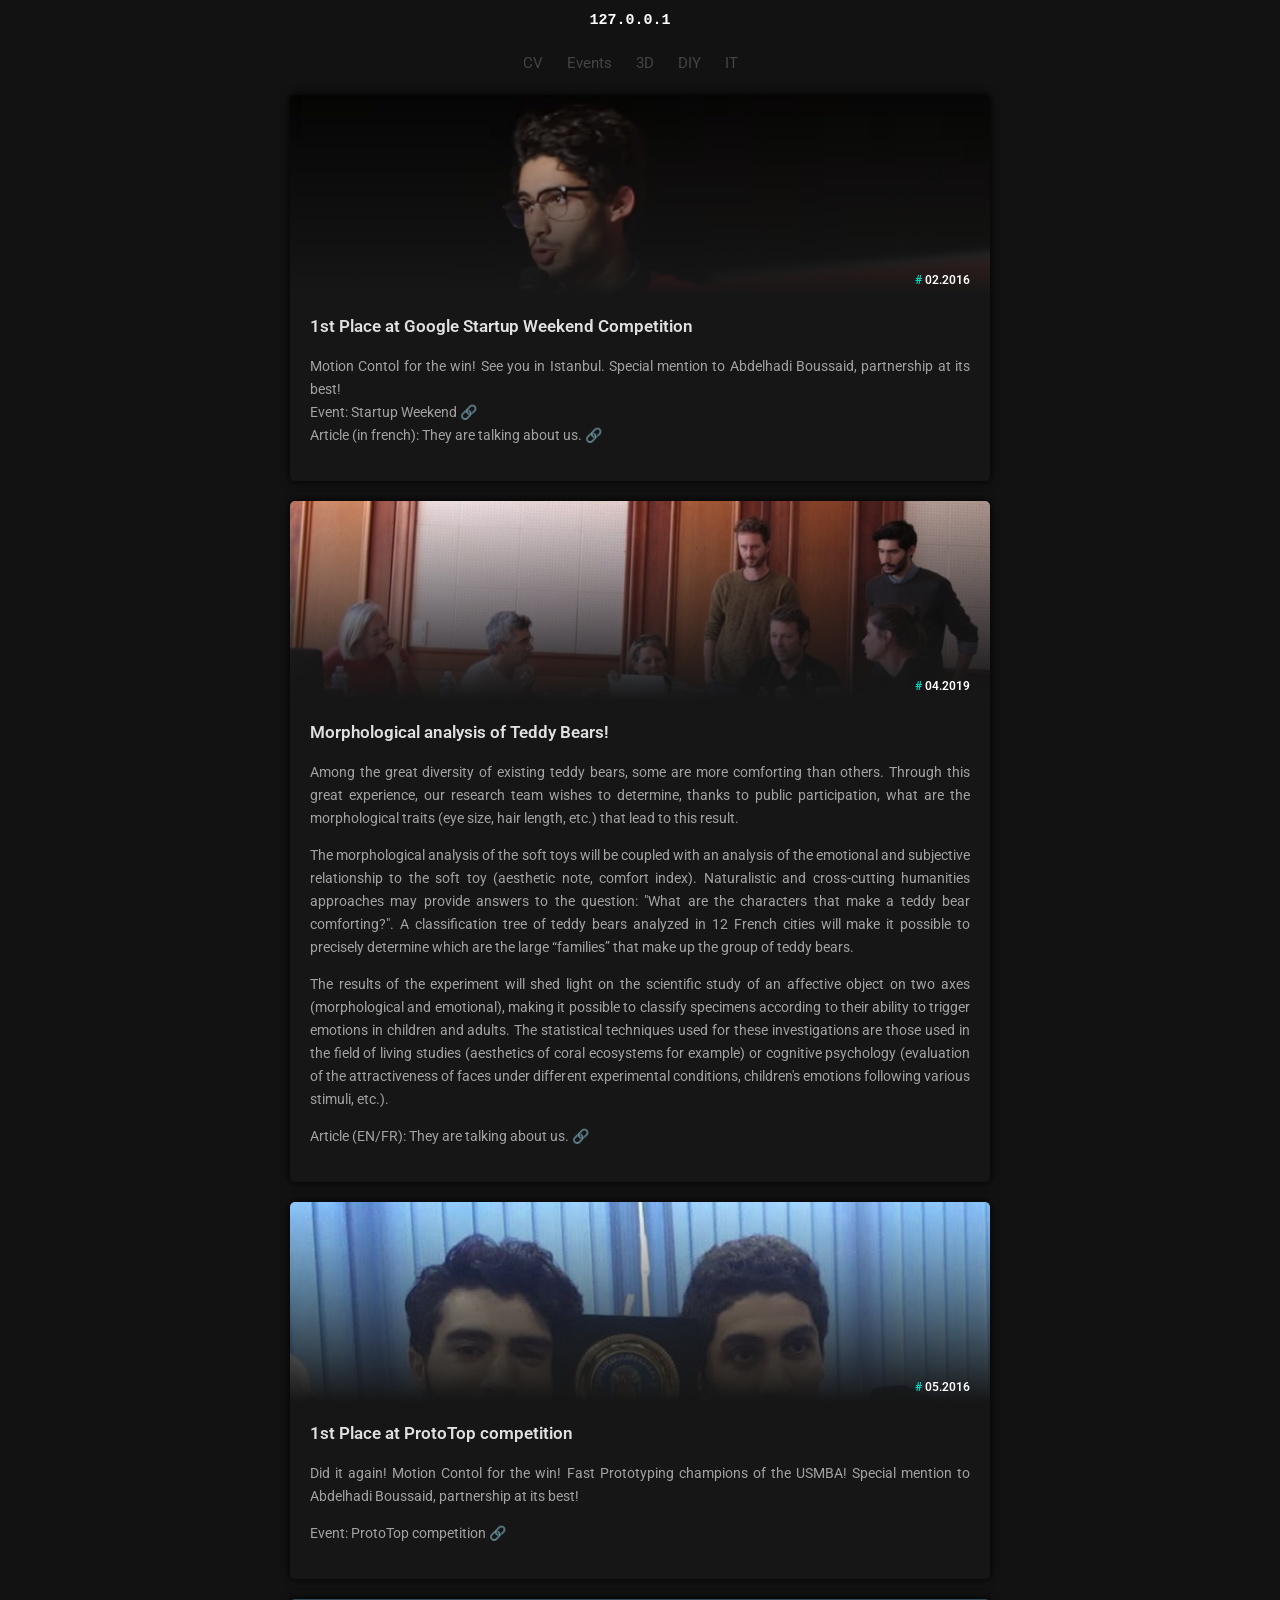
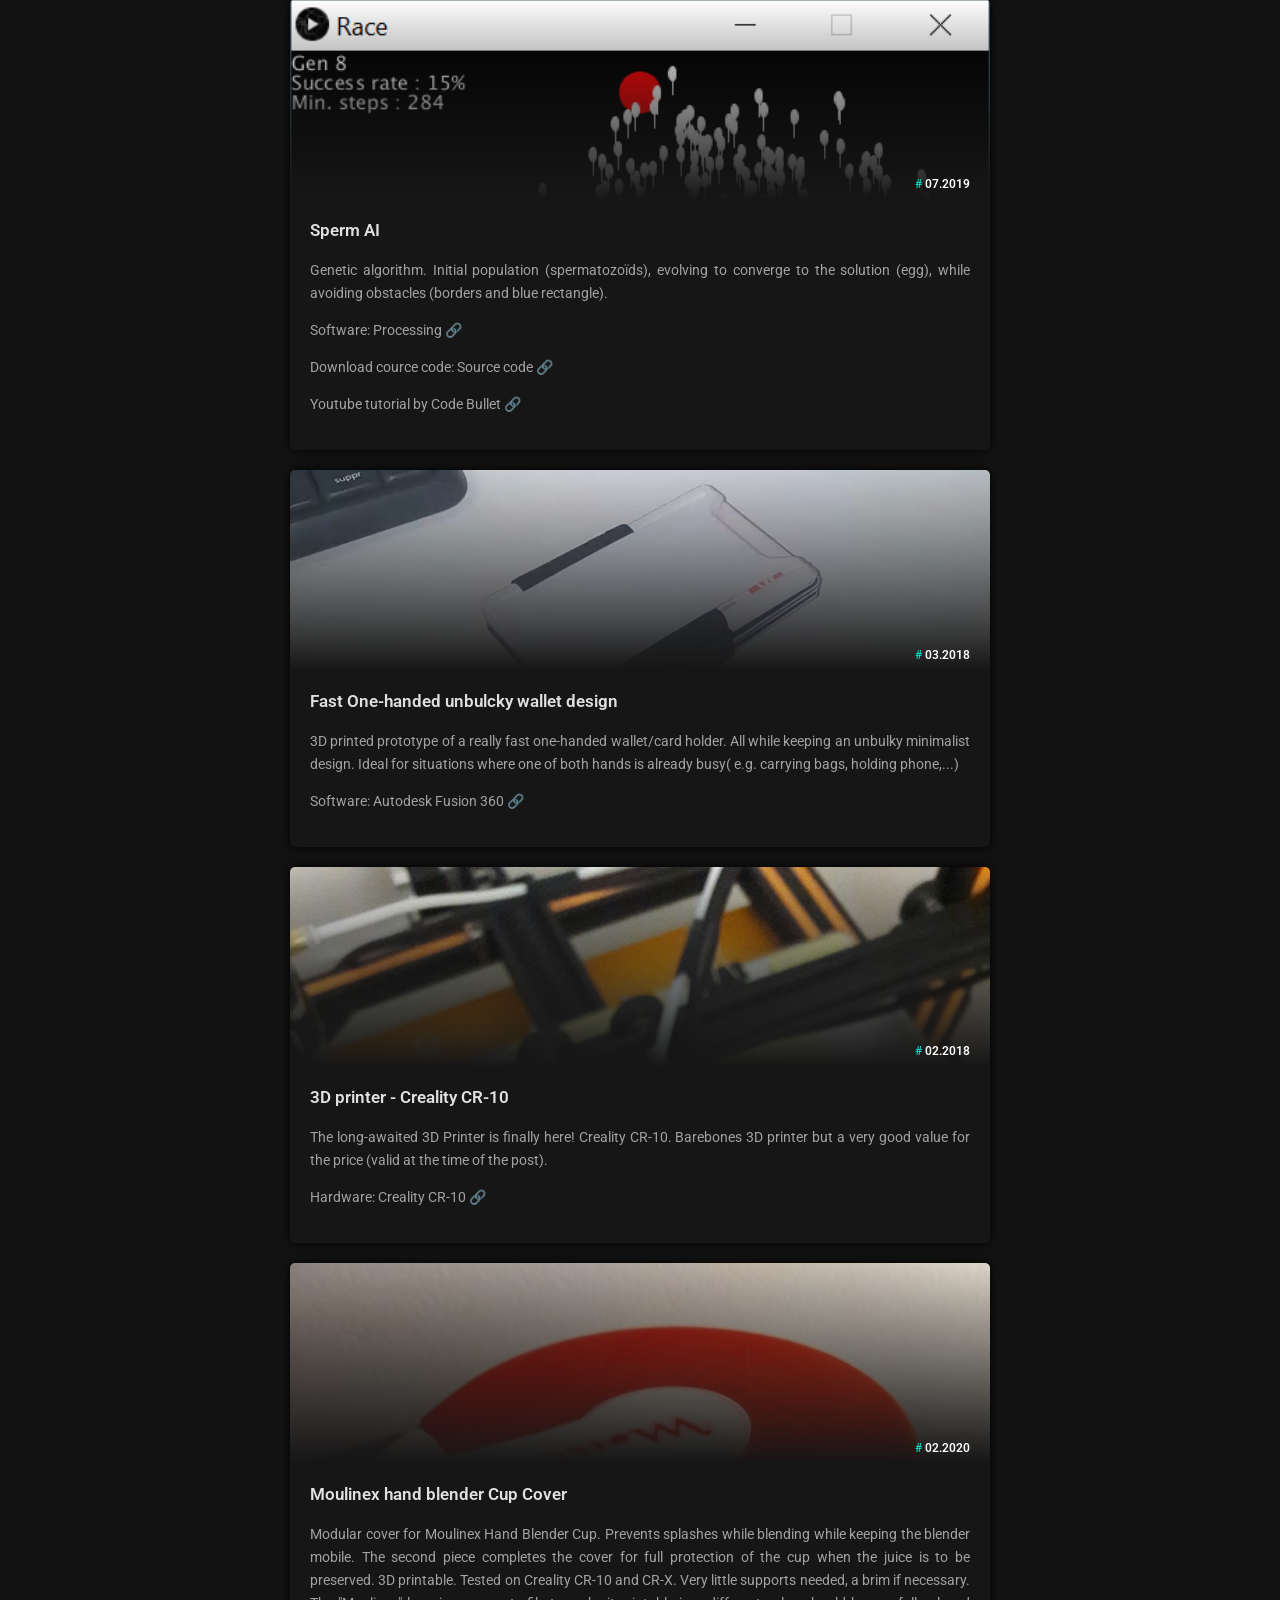
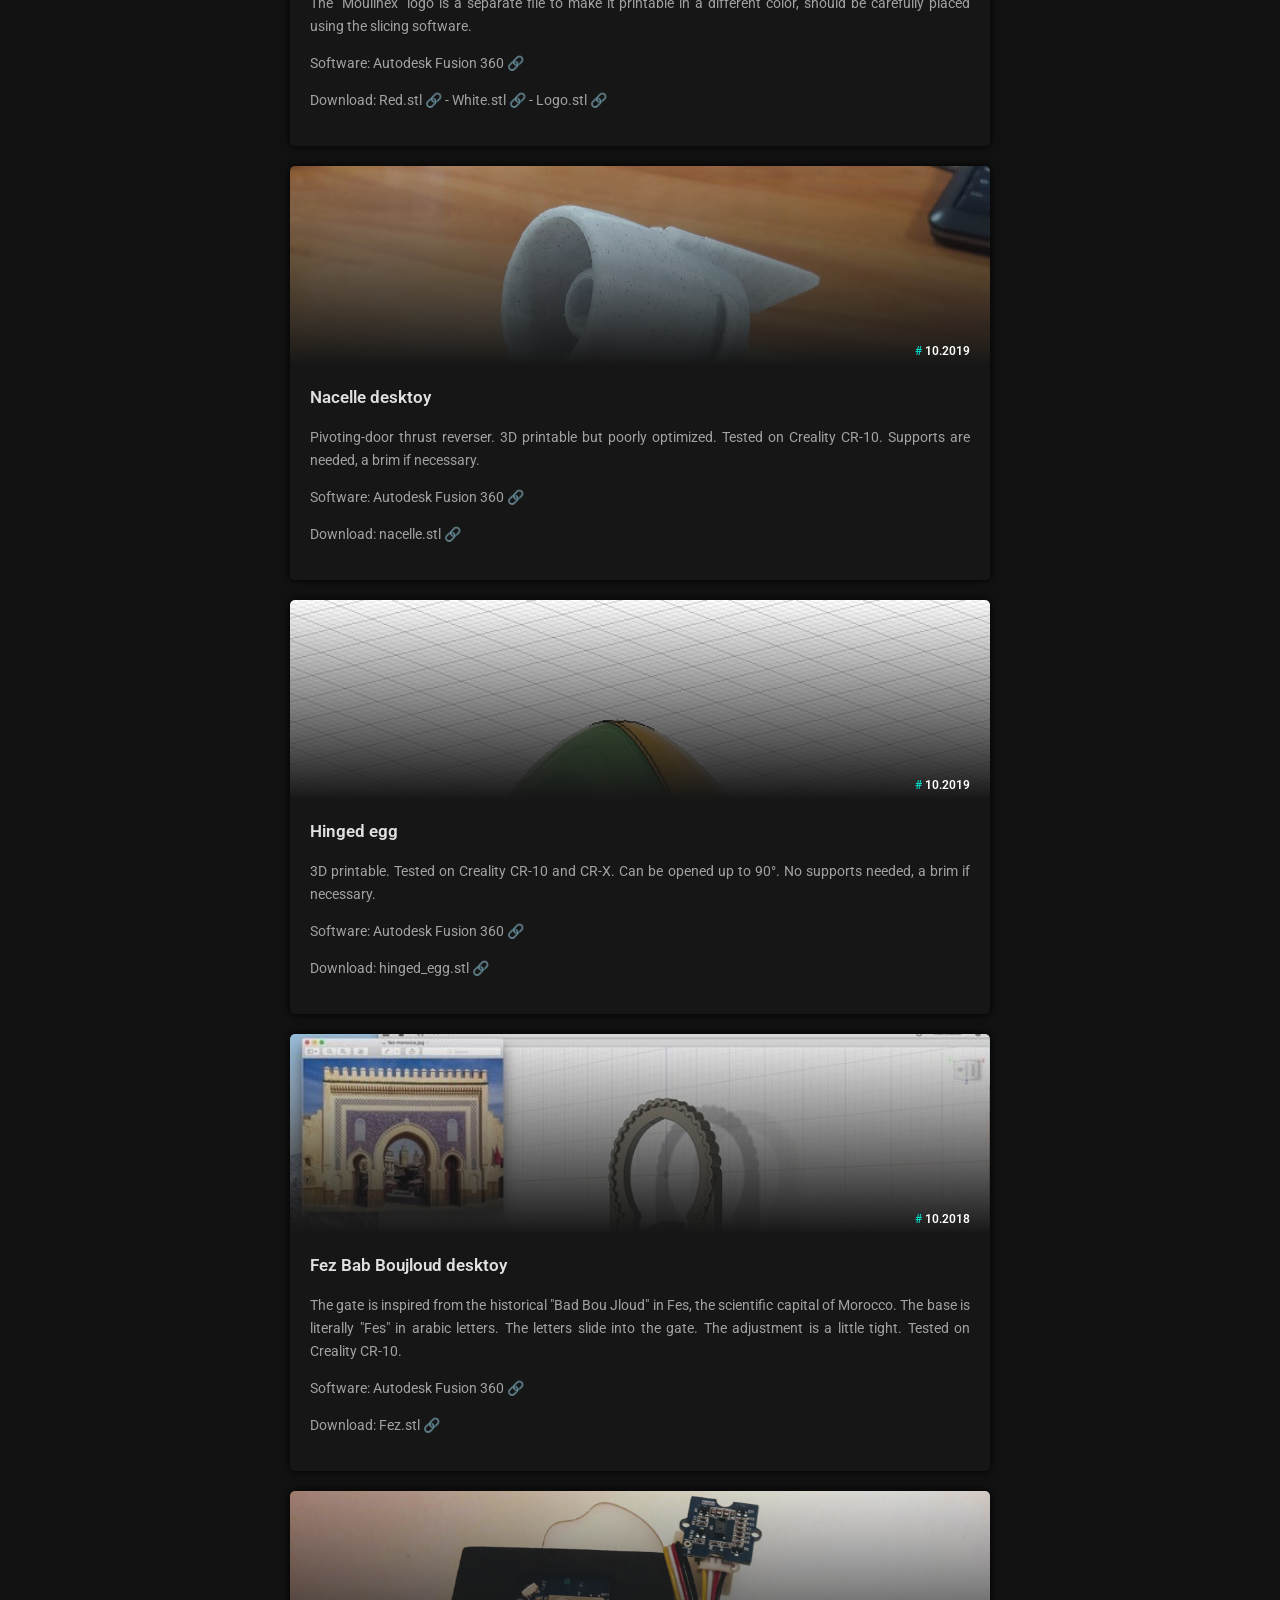
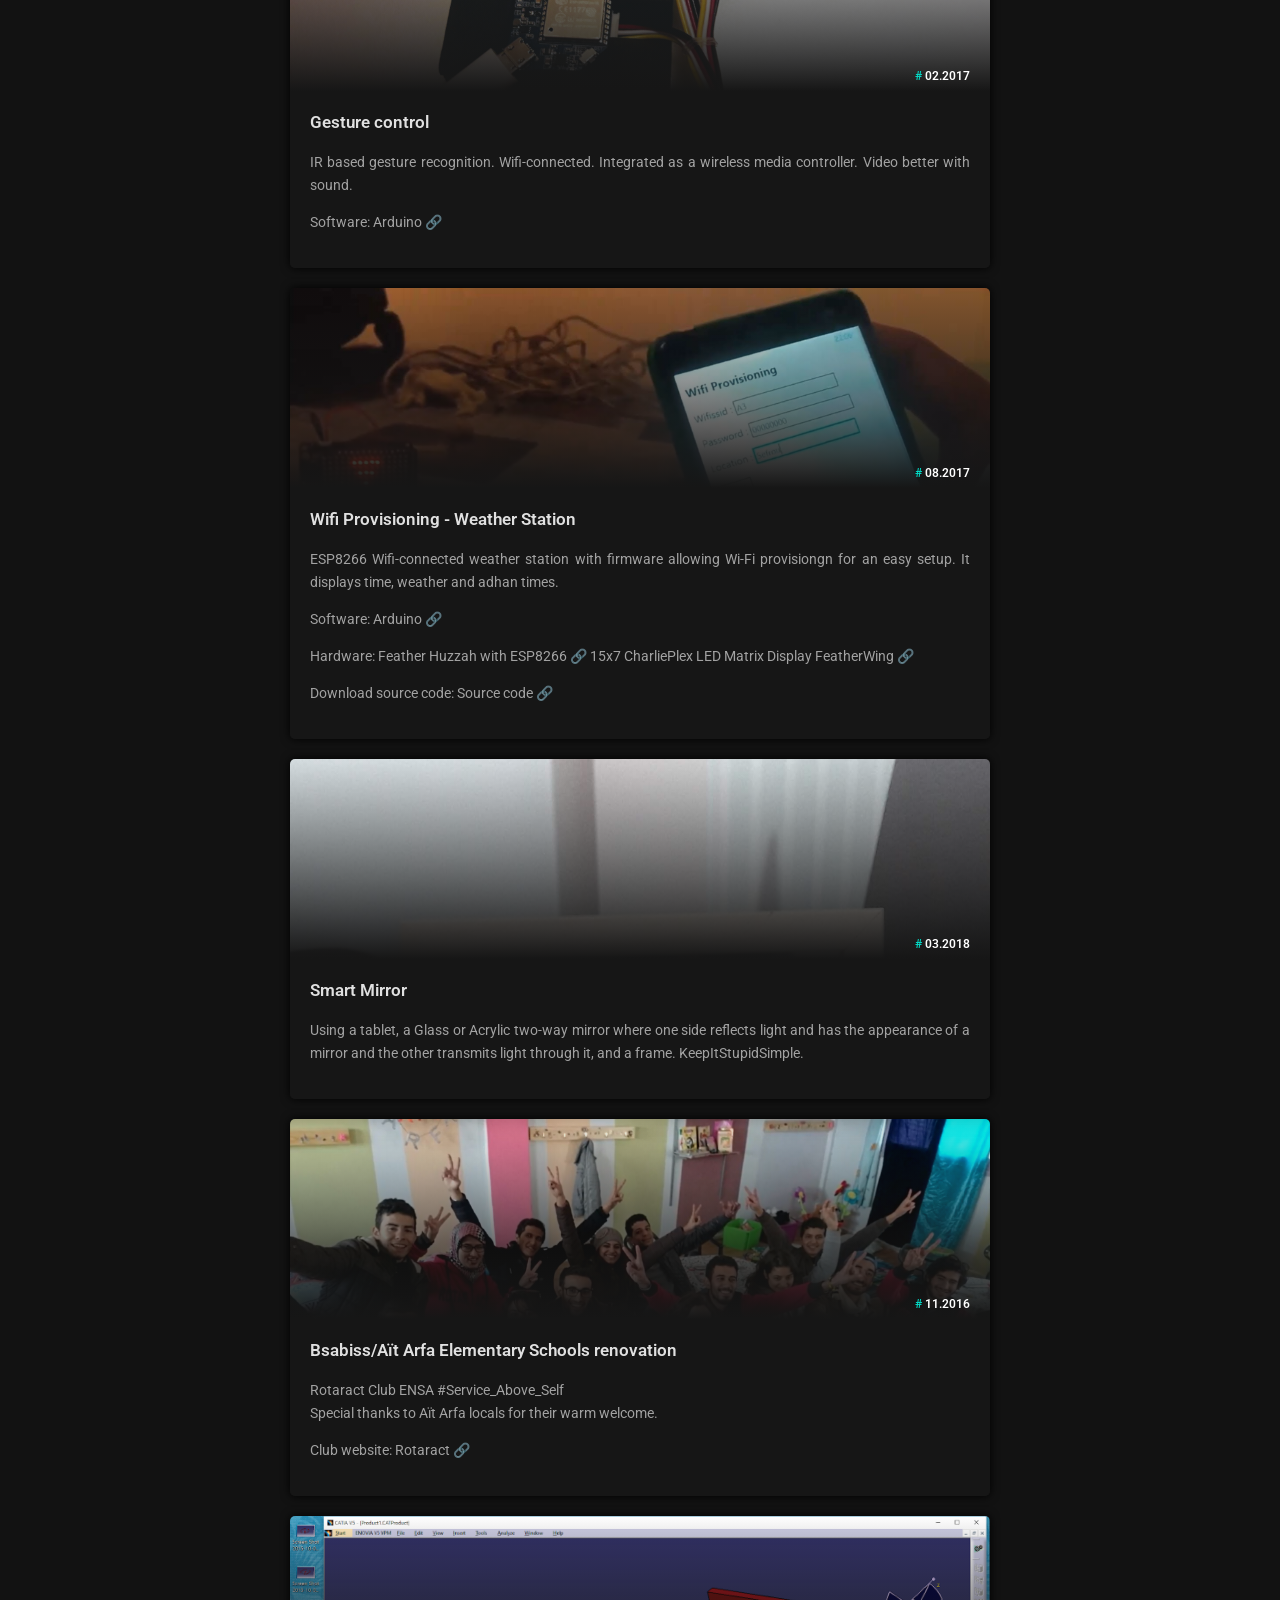
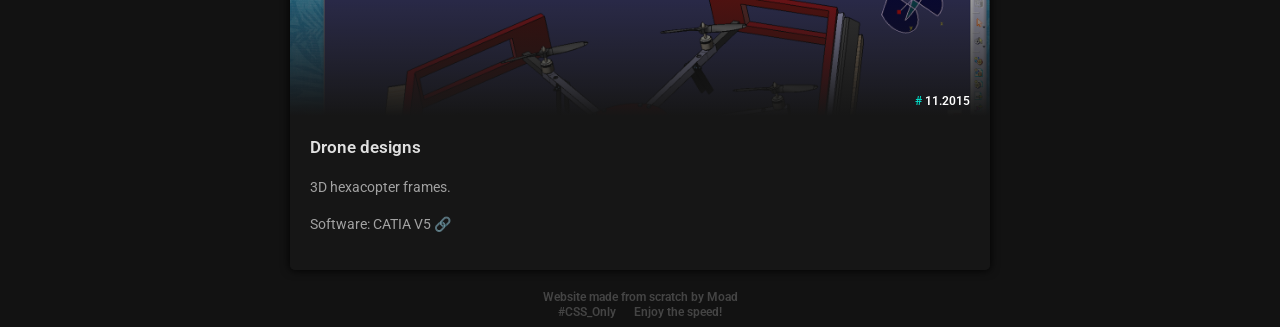
==== commit 07e1fbda: "material dark colors" ====
--- a/index2.html
+++ b/index2.html
@@ -26,7 +26,7 @@
 	<div style="display: block;"></div>
 	
 	<div class="post Events"
-	style="background-image: linear-gradient(rgba(0, 0, 0, 0), rgba(18,18,18,1) 200px),
+	style="background-image: linear-gradient(rgba(0, 0, 0, 0), rgba(22,22,22,1) 200px),
 	url('./images/SW1	.png');">
 		<h6> 02.2016</h6>
 		<h3>1st Place at Google Startup Weekend Competition</h3>
@@ -36,7 +36,7 @@
 	</div>
 	
 	<div class="post Events"
-	style="background-image: linear-gradient(rgba(0, 0, 0, 0), rgba(18,18,18,1) 200px),
+	style="background-image: linear-gradient(rgba(0, 0, 0, 0), rgba(22,22,22,1) 200px),
 	url('./images/nounours1.jpg');">
 		<h6>04.2019</h6>	
 		<h3>Morphological analysis of Teddy Bears!</h3>
@@ -51,7 +51,7 @@
 	</div>
 	
 	<div class="post Events"
-	style="background-image: linear-gradient(rgba(0, 0, 0, 0), rgba(18,18,18,1) 200px),
+	style="background-image: linear-gradient(rgba(0, 0, 0, 0), rgba(22,22,22,1) 200px),
 	url('./images/prototop1.jpg');">
 		<h6>05.2016</h6>
 		<h3>1st Place at ProtoTop competition</h3>
@@ -60,7 +60,7 @@
 	</div>
 	
 	<div class="post IT" data-category="post"
-	style="background-image: linear-gradient(rgba(0, 0, 0, 0), rgba(18,18,18,1) 200px),
+	style="background-image: linear-gradient(rgba(0, 0, 0, 0), rgba(22,22,22,1) 200px),
 	url('./images/gen2.png');">
 		<h6>07.2019</h6>
 		<h3>Sperm AI</h3>
@@ -71,7 +71,7 @@
 	</div>
 	
 	<div class="post DIY 3D"
-	style="background-image: linear-gradient(rgba(0, 0, 0, 0), rgba(18,18,18,1) 200px),
+	style="background-image: linear-gradient(rgba(0, 0, 0, 0), rgba(22,22,22,1) 200px),
 	url('./images/wallet.jpg');">
 		<h6>03.2018</h6>
 		<h3>Fast One-handed unbulcky wallet design</h3>
@@ -80,7 +80,7 @@
 	</div>
 	
 	<div class="post DIY CAD"
-	style="background-image: linear-gradient(rgba(0, 0, 0, 0), rgba(18,18,18,1) 200px),
+	style="background-image: linear-gradient(rgba(0, 0, 0, 0), rgba(22,22,22,1) 200px),
 	url('./images/printer4.jpg');">
 		<h6>02.2018</h6>
 		<h3>3D printer - Creality CR-10</h3>
@@ -89,7 +89,7 @@
 	</div>
 	
 	<div class="post CAD" data-category="post"
-	style="background-image: linear-gradient(rgba(0, 0, 0, 0), rgba(18,18,18,1) 200px),
+	style="background-image: linear-gradient(rgba(0, 0, 0, 0), rgba(22,22,22,1) 200px),
 	url('./images/moulinex3.jpg');">
 		<h6>02.2020</h6>
 		<h3>Moulinex hand blender Cup Cover</h3>
@@ -101,7 +101,7 @@
 	</div>
 		
 	<div class="post CAD"
-	style="background-image: linear-gradient(rgba(0, 0, 0, 0), rgba(18,18,18,1) 200px),
+	style="background-image: linear-gradient(rgba(0, 0, 0, 0), rgba(22,22,22,1) 200px),
 	url('./images/nacelle4.jpg');">
 		<h6>10.2019</h6>
 		<h3>Nacelle desktoy</h3>
@@ -111,7 +111,7 @@
 	</div>	
 	
 	<div class="post CAD" data-category="post"
-	style="background-image: linear-gradient(rgba(0, 0, 0, 0), rgba(18,18,18,1) 200px),
+	style="background-image: linear-gradient(rgba(0, 0, 0, 0), rgba(22,22,22,1) 200px),
 	url('./images/hinged_egg1.png');">
 		<h6>10.2019</h6>
 		<h3>Hinged egg</h3>
@@ -121,7 +121,7 @@
 	</div>
 	
 	<div class="post CAD"
-	style="background-image: linear-gradient(rgba(0, 0, 0, 0), rgba(18,18,18,1) 200px),
+	style="background-image: linear-gradient(rgba(0, 0, 0, 0), rgba(22,22,22,1) 200px),
 	url('./images/fez2.jpg');">
 		<h6>10.2018</h6>
 		<h3>Fez Bab Boujloud desktoy</h3>
@@ -132,7 +132,7 @@
 	</div>
 	
 	<div class="post IT"
-	style="background-image: linear-gradient(rgba(0, 0, 0, 0), rgba(18,18,18,1) 200px),
+	style="background-image: linear-gradient(rgba(0, 0, 0, 0), rgba(22,22,22,1) 200px),
 	url('./images/gesture.jpg');">
 		<h6>02.2017</h6>
 		<h3>Gesture control</h3>
@@ -141,7 +141,7 @@
 	</div>
 	
 	<div class="post DIY IT"
-	style="background-image: linear-gradient(rgba(0, 0, 0, 0), rgba(18,18,18,1) 200px),
+	style="background-image: linear-gradient(rgba(0, 0, 0, 0), rgba(22,22,22,1) 200px),
 	url('./images/wifi_provisioning.jpg');">	
 		<h6>08.2017</h6>
 		<h3>Wifi Provisioning - Weather Station</h3>
@@ -153,7 +153,7 @@
 	
 	<div class="post DIY IT"
 
-	style="background-image: linear-gradient(rgba(0, 0, 0, 0), rgba(18,18,18,1) 200px),
+	style="background-image: linear-gradient(rgba(0, 0, 0, 0), rgba(22,22,22,1) 200px),
 	url('./images/mirror.png');">	
 		<h6>03.2018</h6>
 		<h3>Smart Mirror</h3>
@@ -161,7 +161,7 @@
 	</div>
 	
 	<div class="post Events"
-	style="background-image: linear-gradient(rgba(0, 0, 0, 0), rgba(18,18,18,1) 200px),
+	style="background-image: linear-gradient(rgba(0, 0, 0, 0), rgba(22,22,22,1) 200px),
 	url('./images/RC4.png');">	
 		<h6>11.2016</h6>
 		<h3>Bsabiss/Aït Arfa Elementary Schools renovation</h3>
@@ -171,7 +171,7 @@
 	</div>
 		
 	<div class="post 3D"
-	style="background-image: linear-gradient(rgba(0, 0, 0, 0), rgba(18,18,18,1) 200px),
+	style="background-image: linear-gradient(rgba(0, 0, 0, 0), rgba(22,22,22,1) 200px),
 	url('./images/drone2.png');">
 		<h6>11.2015</h6>
 		<h3>Drone designs</h3>
--- a/style2.css
+++ b/style2.css
@@ -25,19 +25,22 @@
 
 h1 { font-size: 23px; font-style: normal; font-variant: normal; font-weight: 700; line-height: 23px; }
 
-h3 { font-size: 17px; font-style: normal; font-variant: normal; font-weight: 600; line-height: 23px;}
+h3 { font-size: 17px; font-style: normal; font-variant: normal; font-weight: 600; line-height: 23px; opacity: 0.87;}
 
 h6 { font-size: 12px; font-style: normal; font-variant: normal; font-weight: 600; text-align: right; }
 
 h6:before { color: #03DAC6;  content: "# "; }
 
-p { font-size: 14px; font-style: normal; font-variant: normal; font-weight: 400; line-height: 23px; text-align: justify; text-justify: inter-word; }
+p { font-size: 14px; font-style: normal; font-variant: normal; font-weight: 400; line-height: 23px; text-align: justify; text-justify: inter-word; opacity: 0.6; }
 
 .post a {
-	text-decoration: underline;
+	text-decoration: none;
 	color: inherit;
+	cursor: pointer;
 }
 
+
+.post a:after { content: " \1F517";}
 
 .post {
 	margin-bottom: 20px;
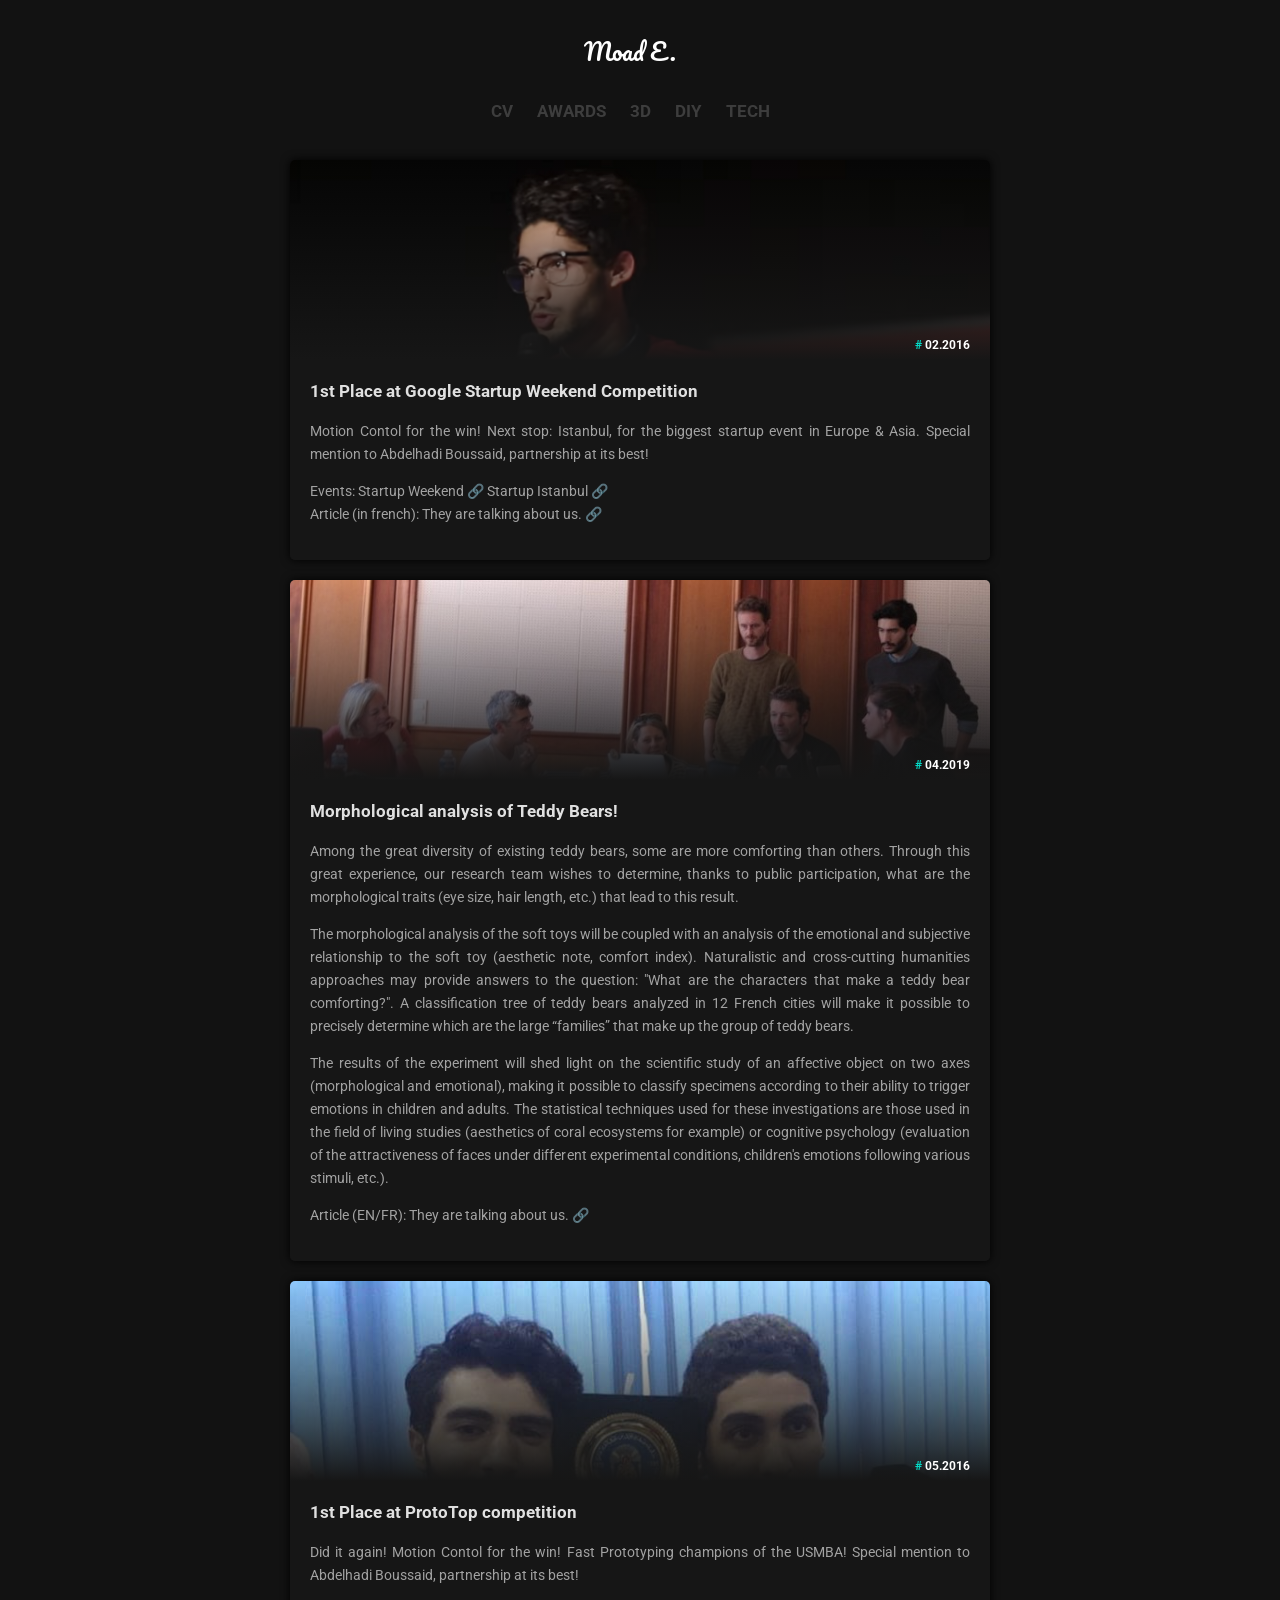
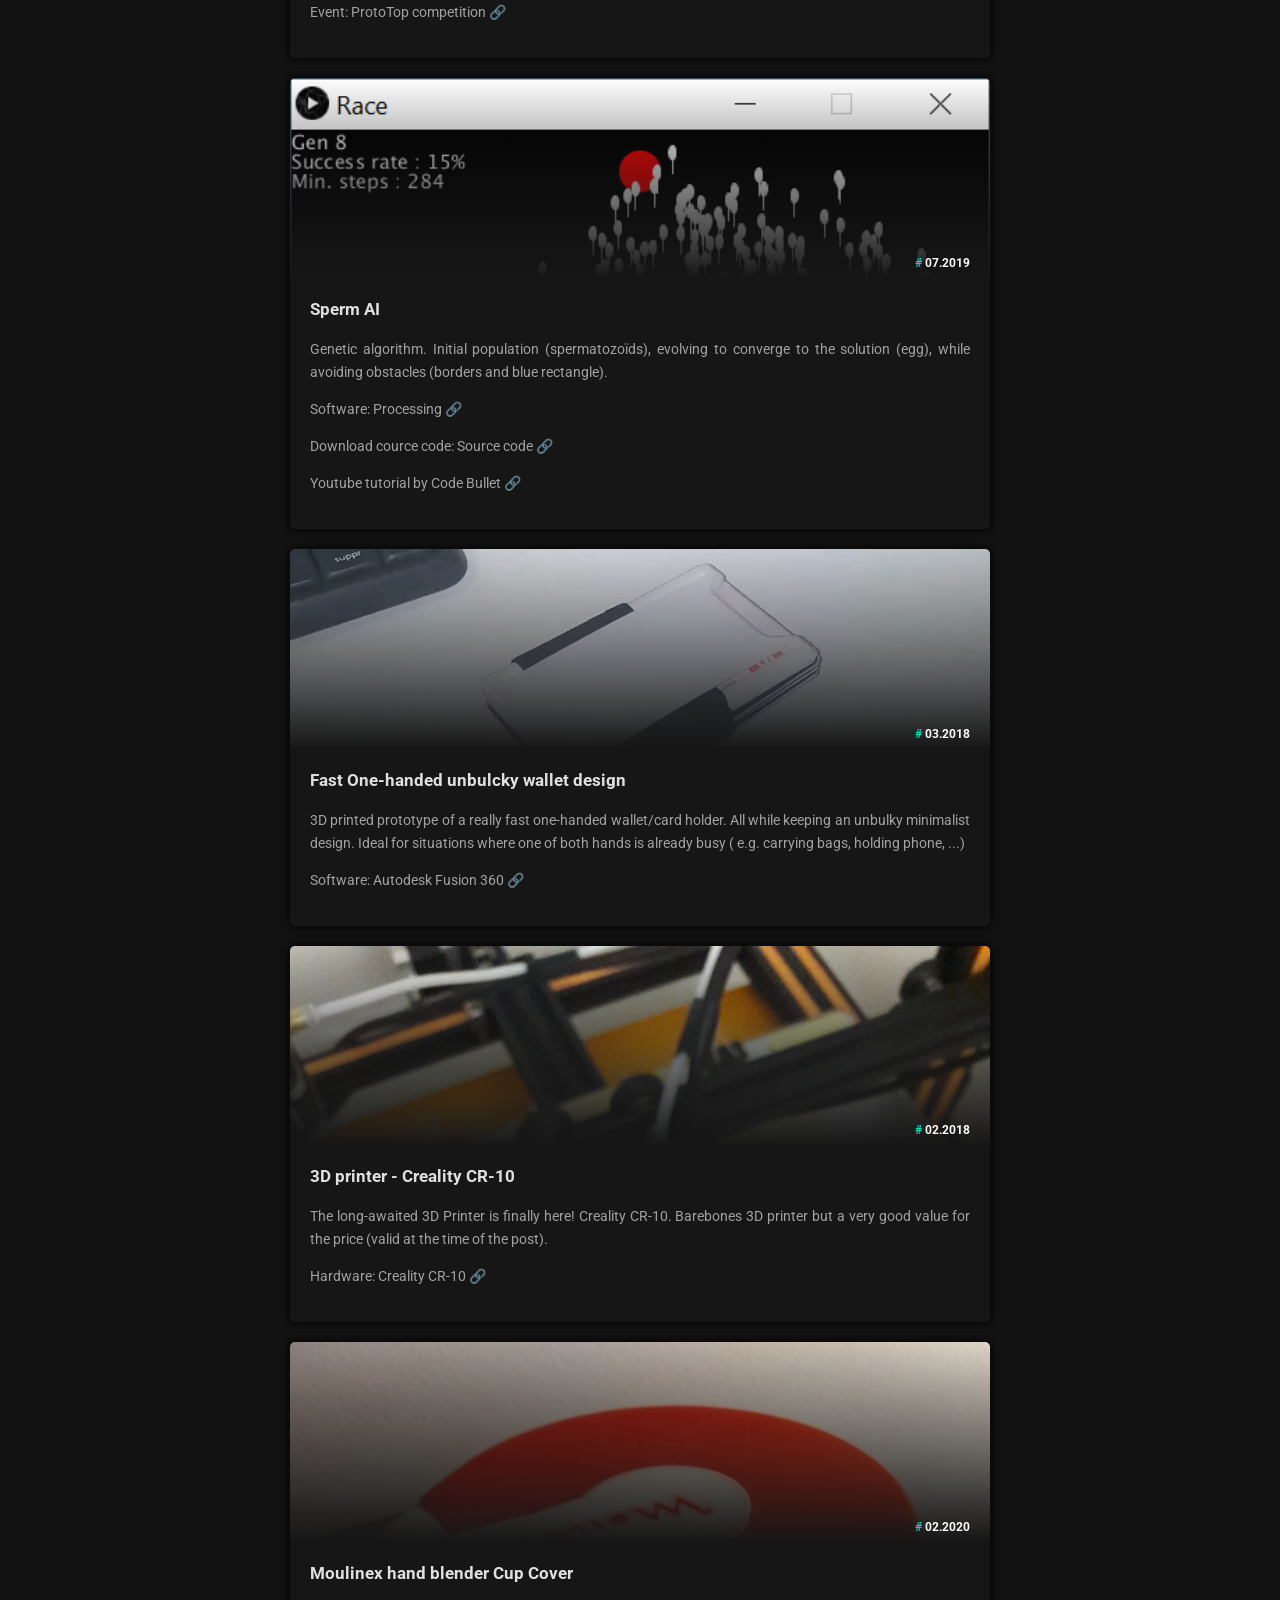
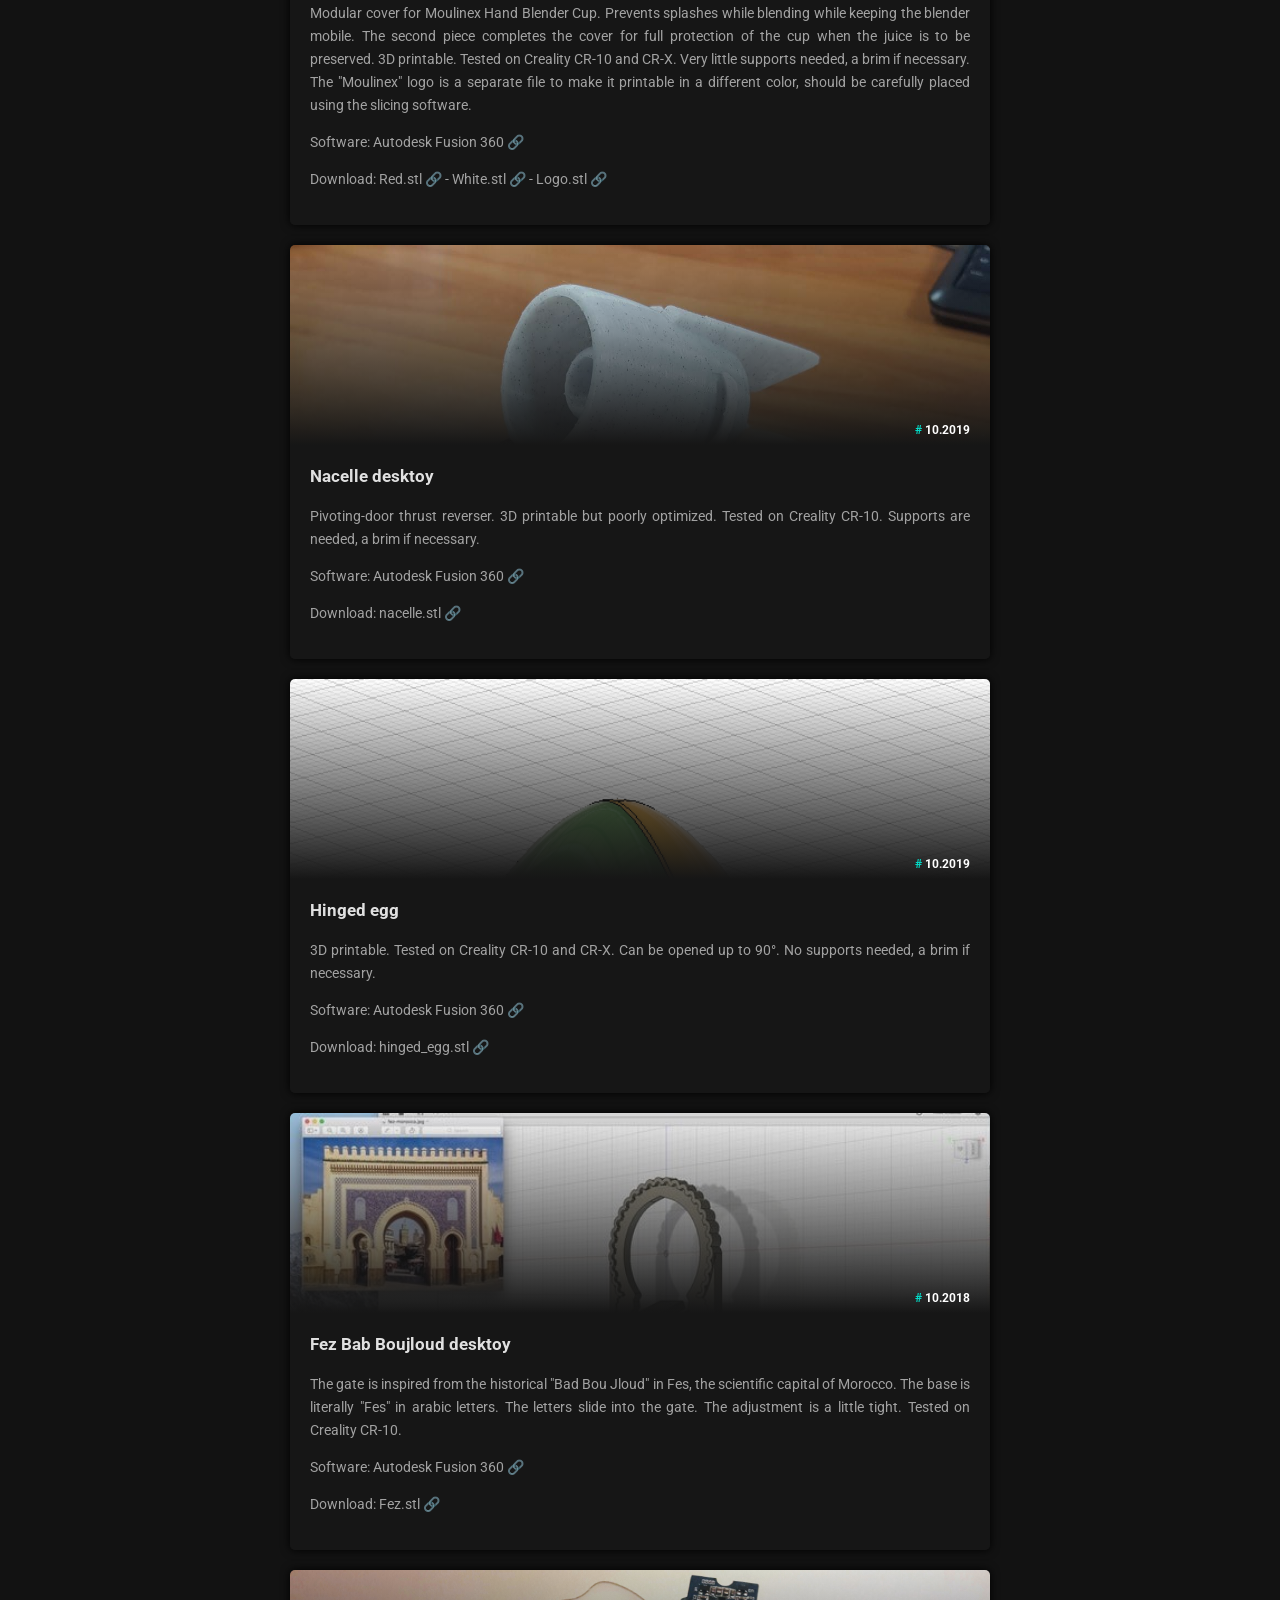
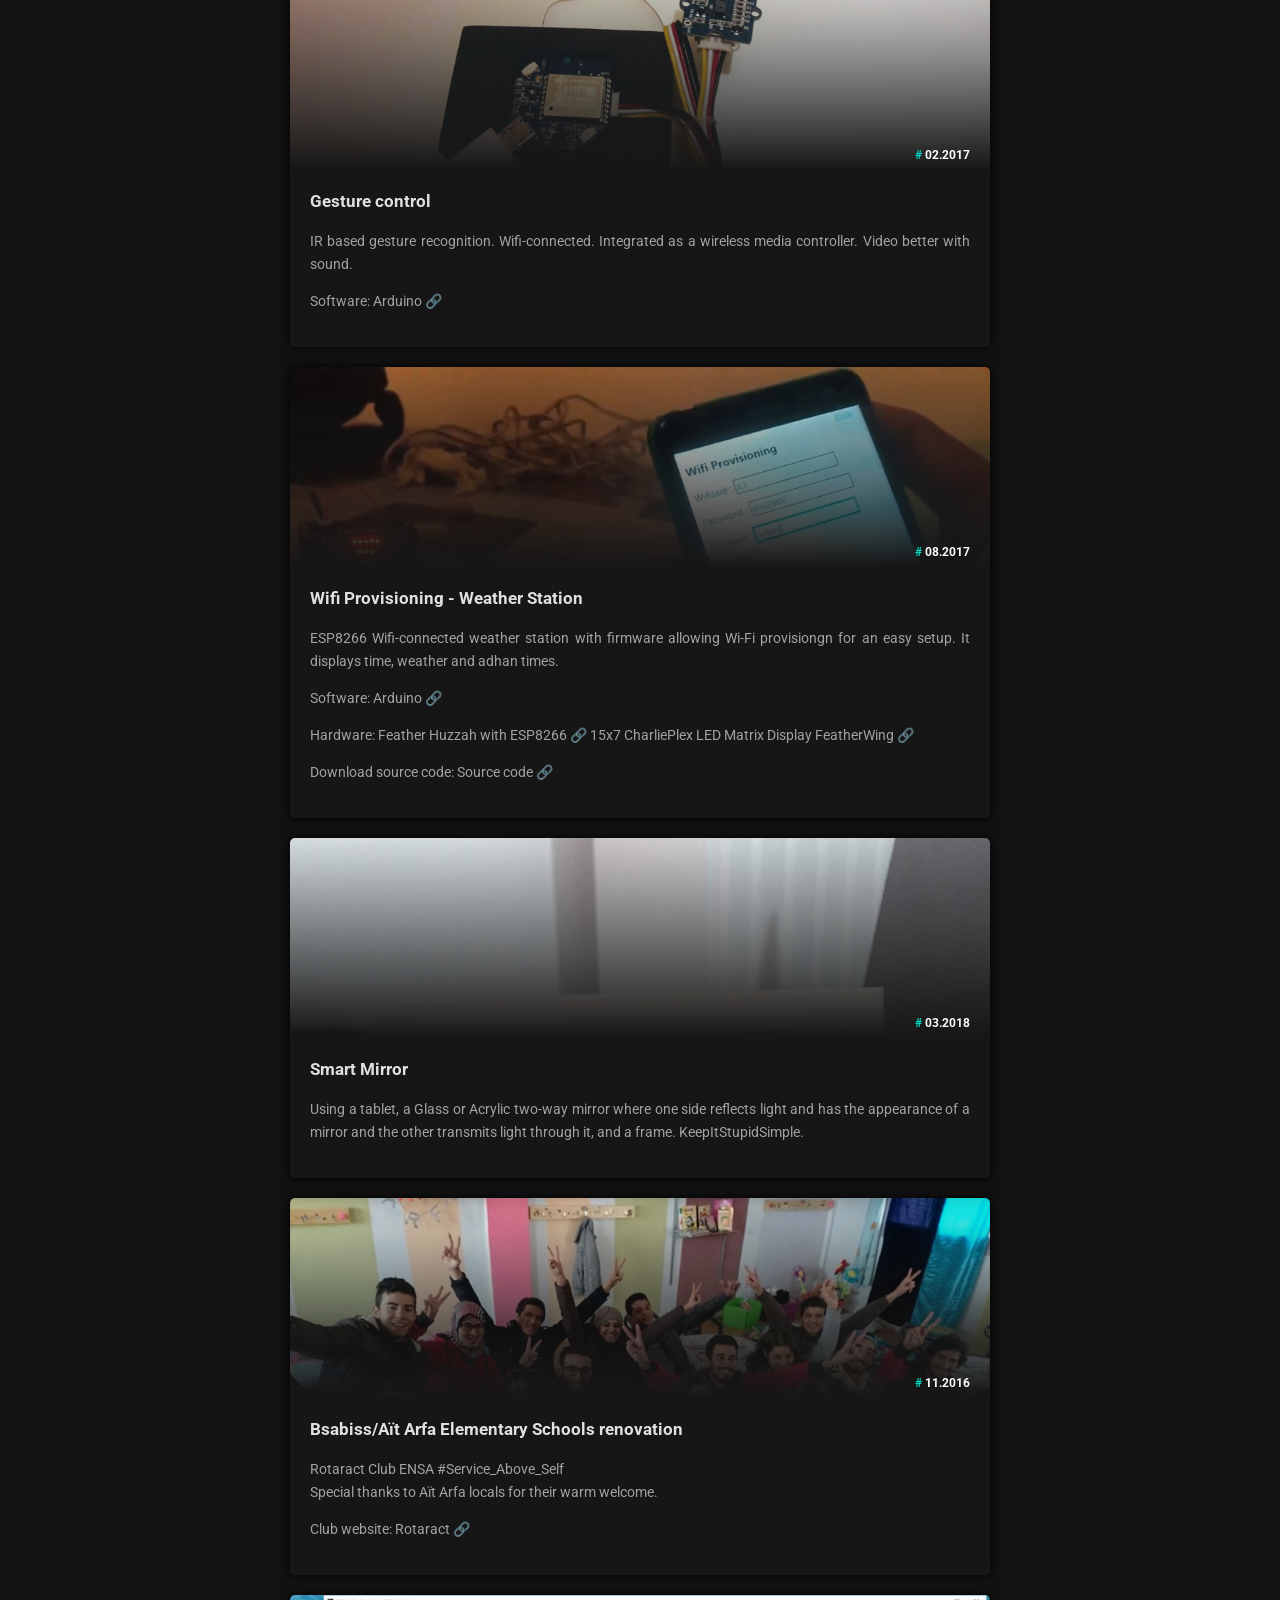
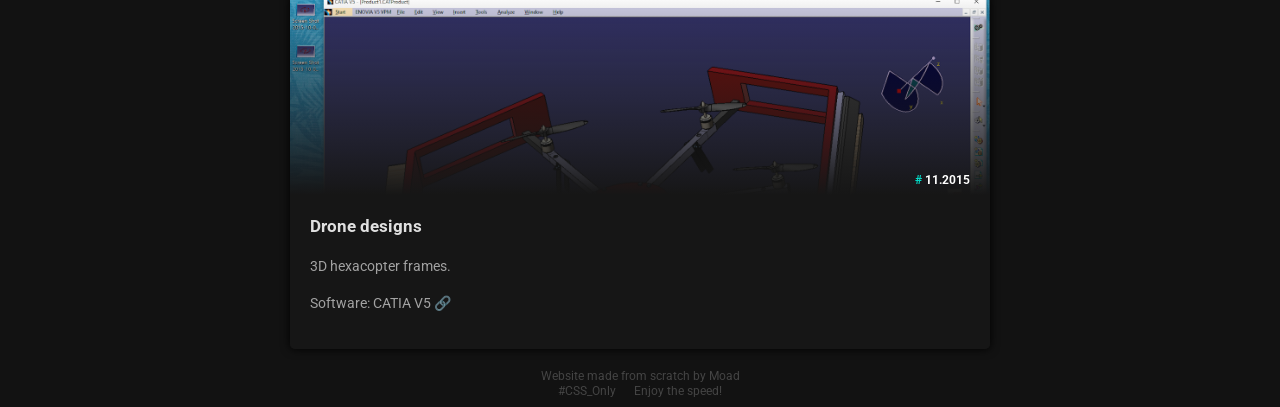
==== commit a7f7eb02: "minor font tweaks" ====
--- a/index2.html
+++ b/index2.html
@@ -4,7 +4,7 @@
     <meta charset="utf-8">
 	<meta name="viewport" content="width=device-width, initial-scale=1.0">
 	<link rel="shortcut icon" href="icons/favicon.ico" />
-	<link href="https://fonts.googleapis.com/css?family=Roboto:400,700&display=swap" rel="stylesheet">
+	<link href="https://fonts.googleapis.com/css?family=Pacifico|Roboto:400,700&display=swap" rel="stylesheet">
     <title>Moad Essabbar</title>
     <link rel="stylesheet" href="style2.css">
   </head>
@@ -12,17 +12,17 @@
   <body>
 	
 	<input type="radio" name="filter" id="Home" checked>
-	<label for="Home"><code>127.0.0.1</code></h1></label>
+	<label for="Home"><h1>Moad E.</h1></label>
 	<input type="radio" name="filter" id="CV">
-	<label for="CV"><a href="files/resume_en_v2.pdf" target="_blank">CV</a></label>
+	<label for="CV"><a href="files/resume_en_v2.pdf" target="_blank"><h3>CV</h3></a></label>
 	<input type="radio" name="filter" id="Events">
-	<label for="Events">Events</label>
+	<label for="Events"><h3>AWARDS</h3></label>
 	<input type="radio" name="filter" id="CAD">
-	<label for="CAD">3D</label>
+	<label for="CAD"><h3>3D</h3></label>
 	<input type="radio" name="filter" id="DIY">
-	<label for="DIY">DIY</label>
+	<label for="DIY"><h3>DIY</h3></label>
 	<input type="radio" name="filter" id="IT">
-	<label for="IT">IT</label>
+	<label for="IT"><h3>TECH</h3></label>
 	<div style="display: block;"></div>
 	
 	<div class="post Events"
@@ -30,8 +30,8 @@
 	url('./images/SW1	.png');">
 		<h6> 02.2016</h6>
 		<h3>1st Place at Google Startup Weekend Competition</h3>
-		<p>Motion Contol for the win! See you in Istanbul. Special mention to Abdelhadi Boussaid, partnership at its best!</br>
-		Event: <a href="https://startupweekend.org/" target="_blank">Startup Weekend</a></br>
+		<p>Motion Contol for the win! Next stop: Istanbul, for the biggest startup event in Europe & Asia. Special mention to Abdelhadi Boussaid, partnership at its best!</p>
+		<p>Events: <a href="https://startupweekend.org/" target="_blank">Startup Weekend</a> <a href="https://startupistanbul.com/" target="_blank">Startup Istanbul</a></br>
 		Article (in french): <a href="https://www.therollingnotes.com/2016/02/12/startup-weekend-marrakech/" target="_blank">They are talking about us.</a></p>
 	</div>
 	
@@ -75,7 +75,7 @@
 	url('./images/wallet.jpg');">
 		<h6>03.2018</h6>
 		<h3>Fast One-handed unbulcky wallet design</h3>
-		<p>3D printed prototype of a really fast one-handed wallet/card holder. All while keeping an unbulky minimalist design. Ideal for situations where one of both hands is already busy( e.g. carrying bags, holding phone,...)</p>
+		<p>3D printed prototype of a really fast one-handed wallet/card holder. All while keeping an unbulky minimalist design. Ideal for situations where one of both hands is already busy ( e.g. carrying bags, holding phone, ...)</p>
 		<p>Software: <a href="https://www.autodesk.com/products/fusion-360/overview#banner" target="_blank">Autodesk Fusion 360</a></p>
 	</div>
 	
--- a/style2.css
+++ b/style2.css
@@ -23,11 +23,11 @@
 }
 
 
-h1 { font-size: 23px; font-style: normal; font-variant: normal; font-weight: 700; line-height: 23px; }
+h1 { font-size: 23px; font-style: normal; font-variant: normal; font-weight: 400; line-height: 23px; }
 
-h3 { font-size: 17px; font-style: normal; font-variant: normal; font-weight: 600; line-height: 23px; opacity: 0.87;}
+h3 { font-size: 17px; font-style: normal; font-variant: normal; font-weight: 700; line-height: 23px; opacity: 0.87;}
 
-h6 { font-size: 12px; font-style: normal; font-variant: normal; font-weight: 600; text-align: right; }
+h6 { font-size: 12px; font-style: normal; font-variant: normal; font-weight: 700; text-align: right; }
 
 h6:before { color: #03DAC6;  content: "# "; }
 
@@ -68,7 +68,6 @@
 
 input[name=filter] + label {
 	color: #444;
-	font-size: 15px; font-style: normal; font-variant: normal; font-weight: 600; line-height: 23px;
 	margin-bottom: 20px;
 	margin-right: 20px;
 	cursor: pointer;
@@ -76,11 +75,12 @@
 
 input[id=Home] + label {
 	display: block;
+	font-family: 'Pacifico';
+	margin-top: 40px;
 }
 
 input[name=filter]:not([id="Home"]) + label {
 	display: inline-block;
-	font-weight: 400;
 }
 
 input[name=filter]:checked + label {
@@ -100,5 +100,5 @@
 
 .footer {
 	color: #444;
-	font-size: 12px; font-style: normal; font-variant: normal; font-weight: 600; line-height: 15px;
+	font-size: 12px; font-style: normal; font-variant: normal; font-weight: 400;line-height: 15px;
 }
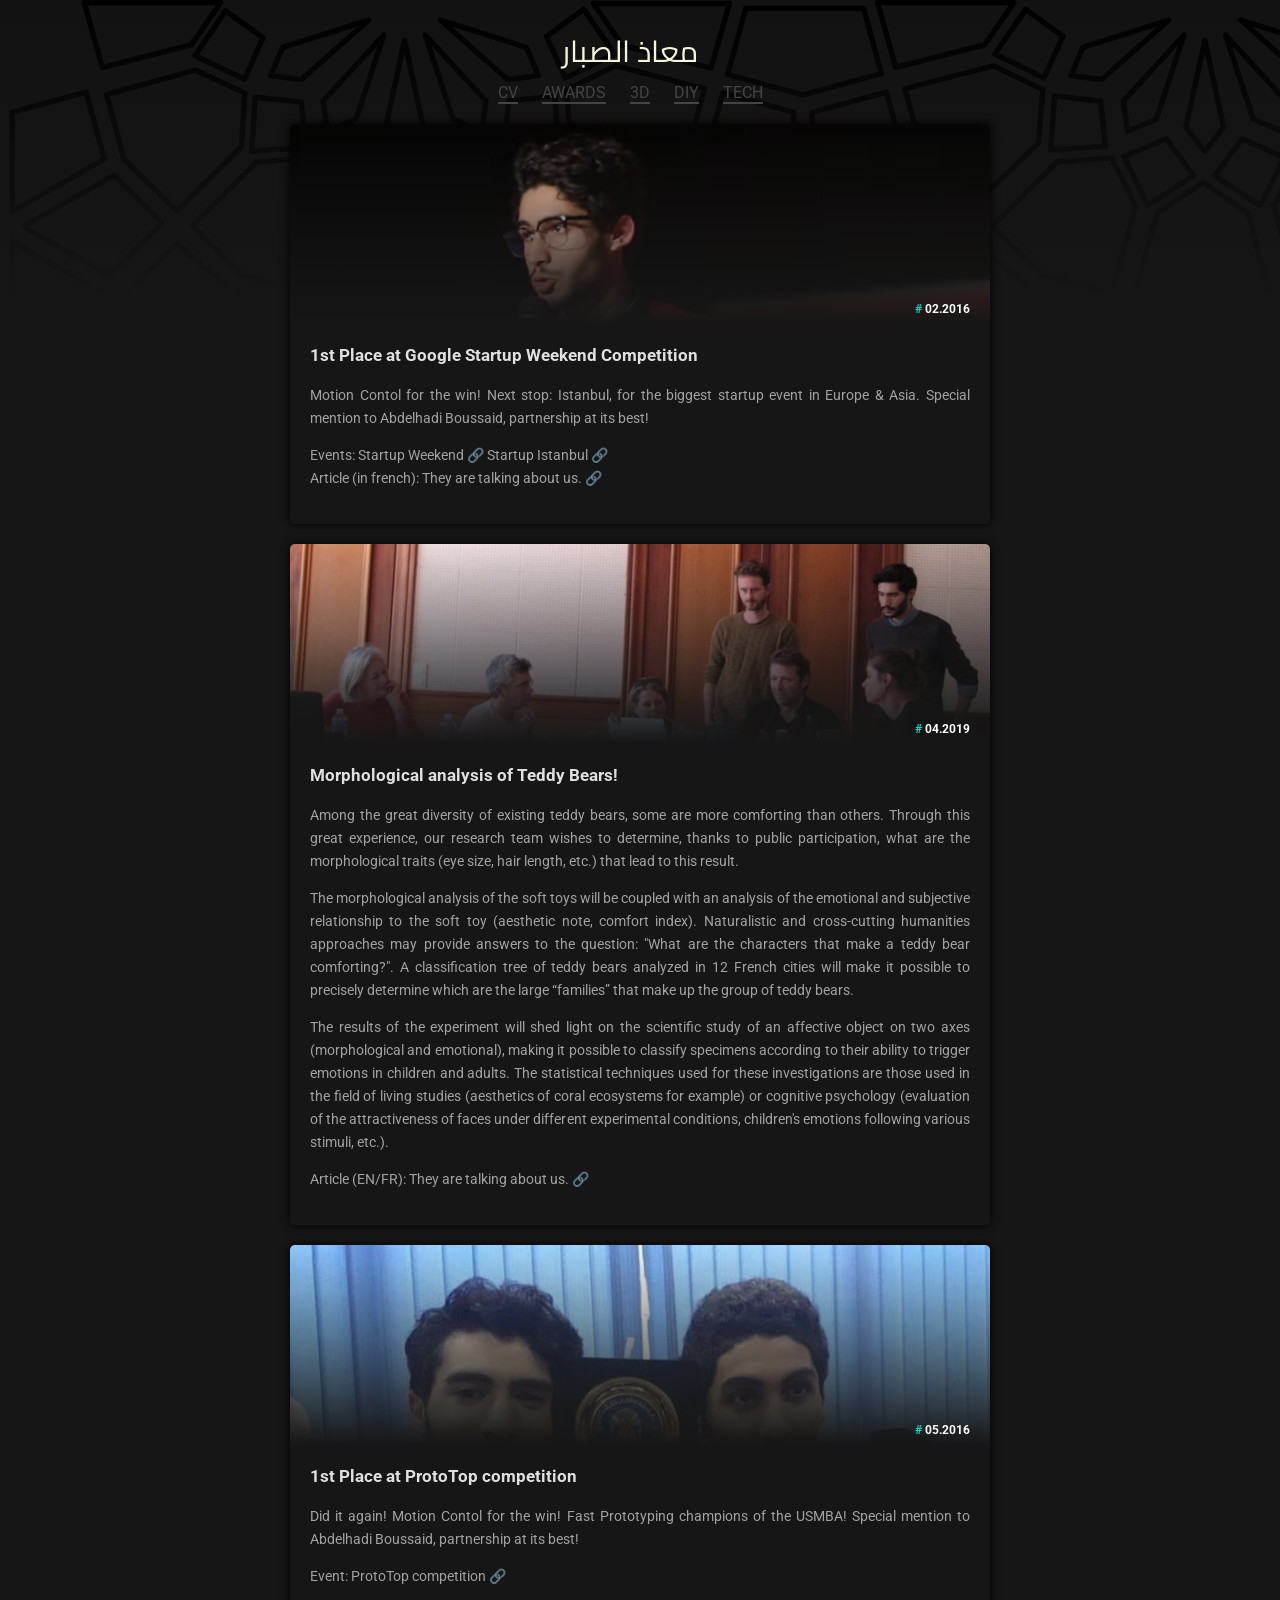
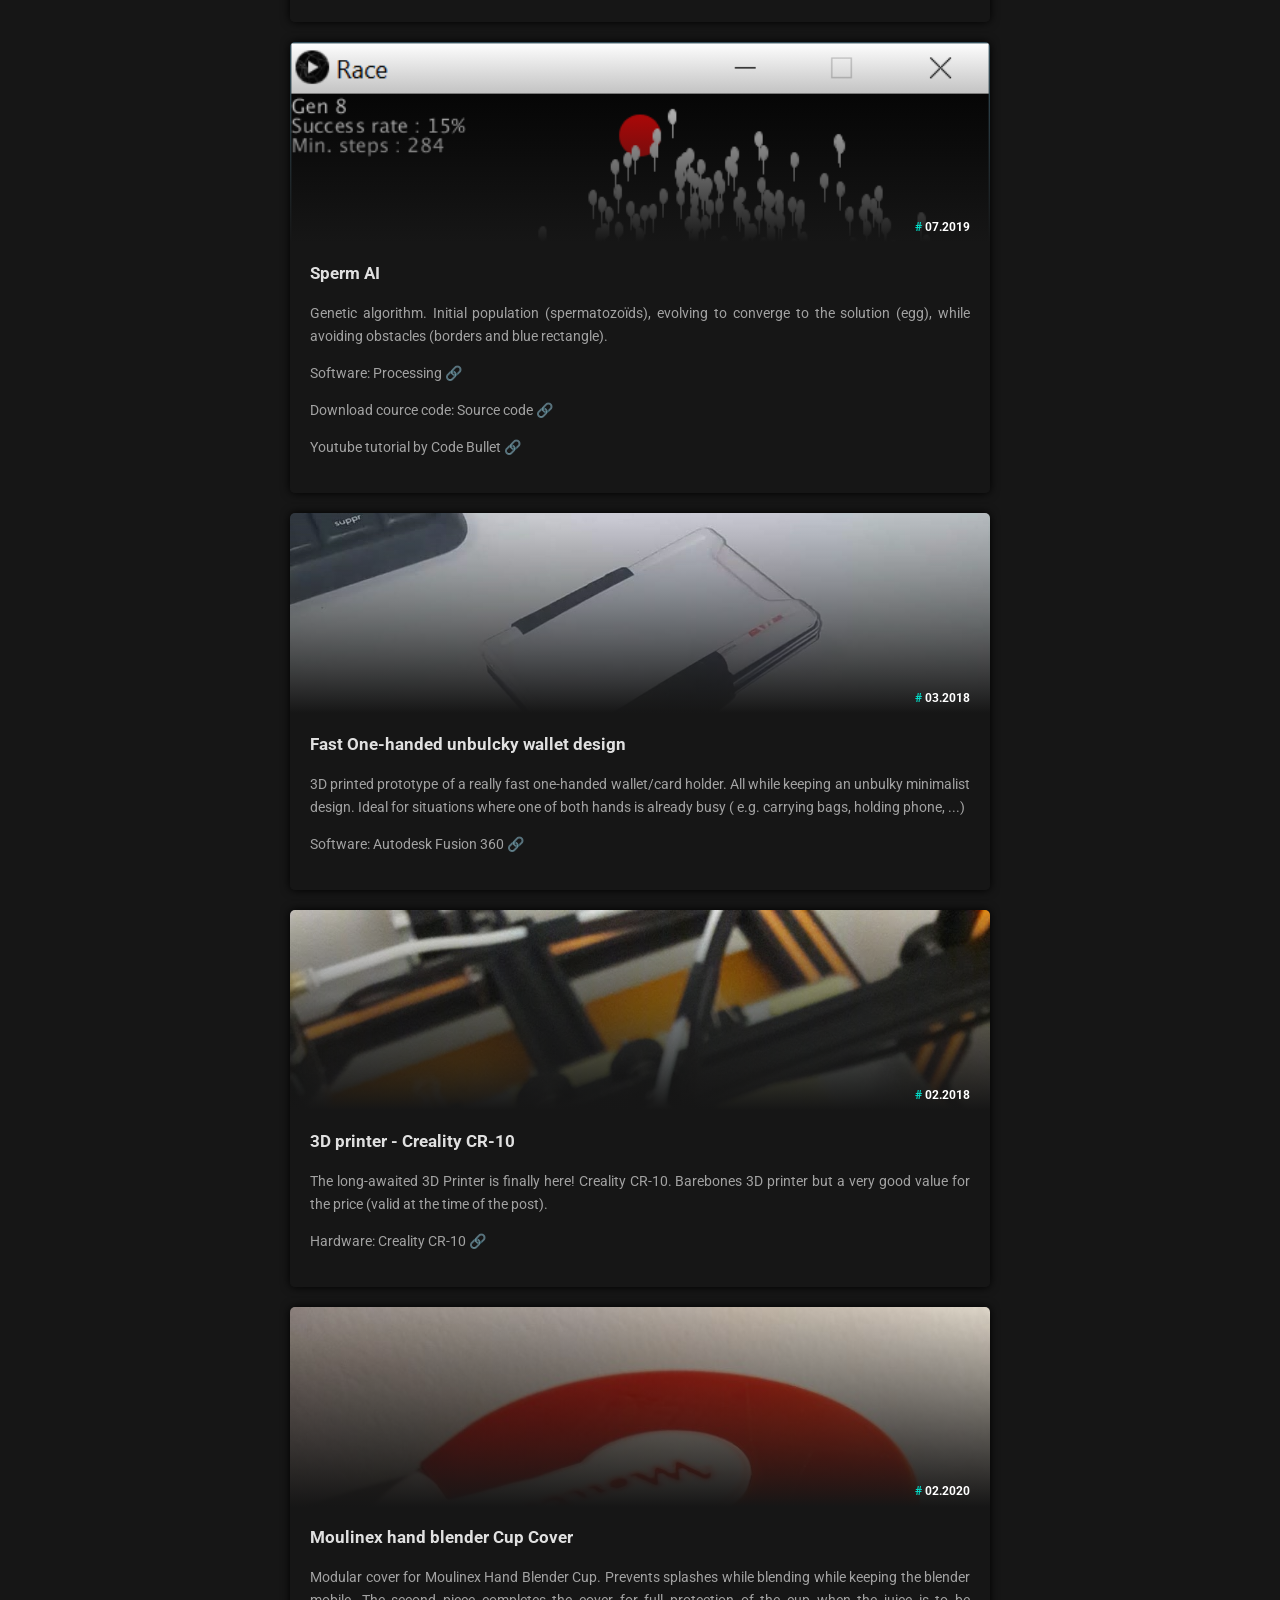
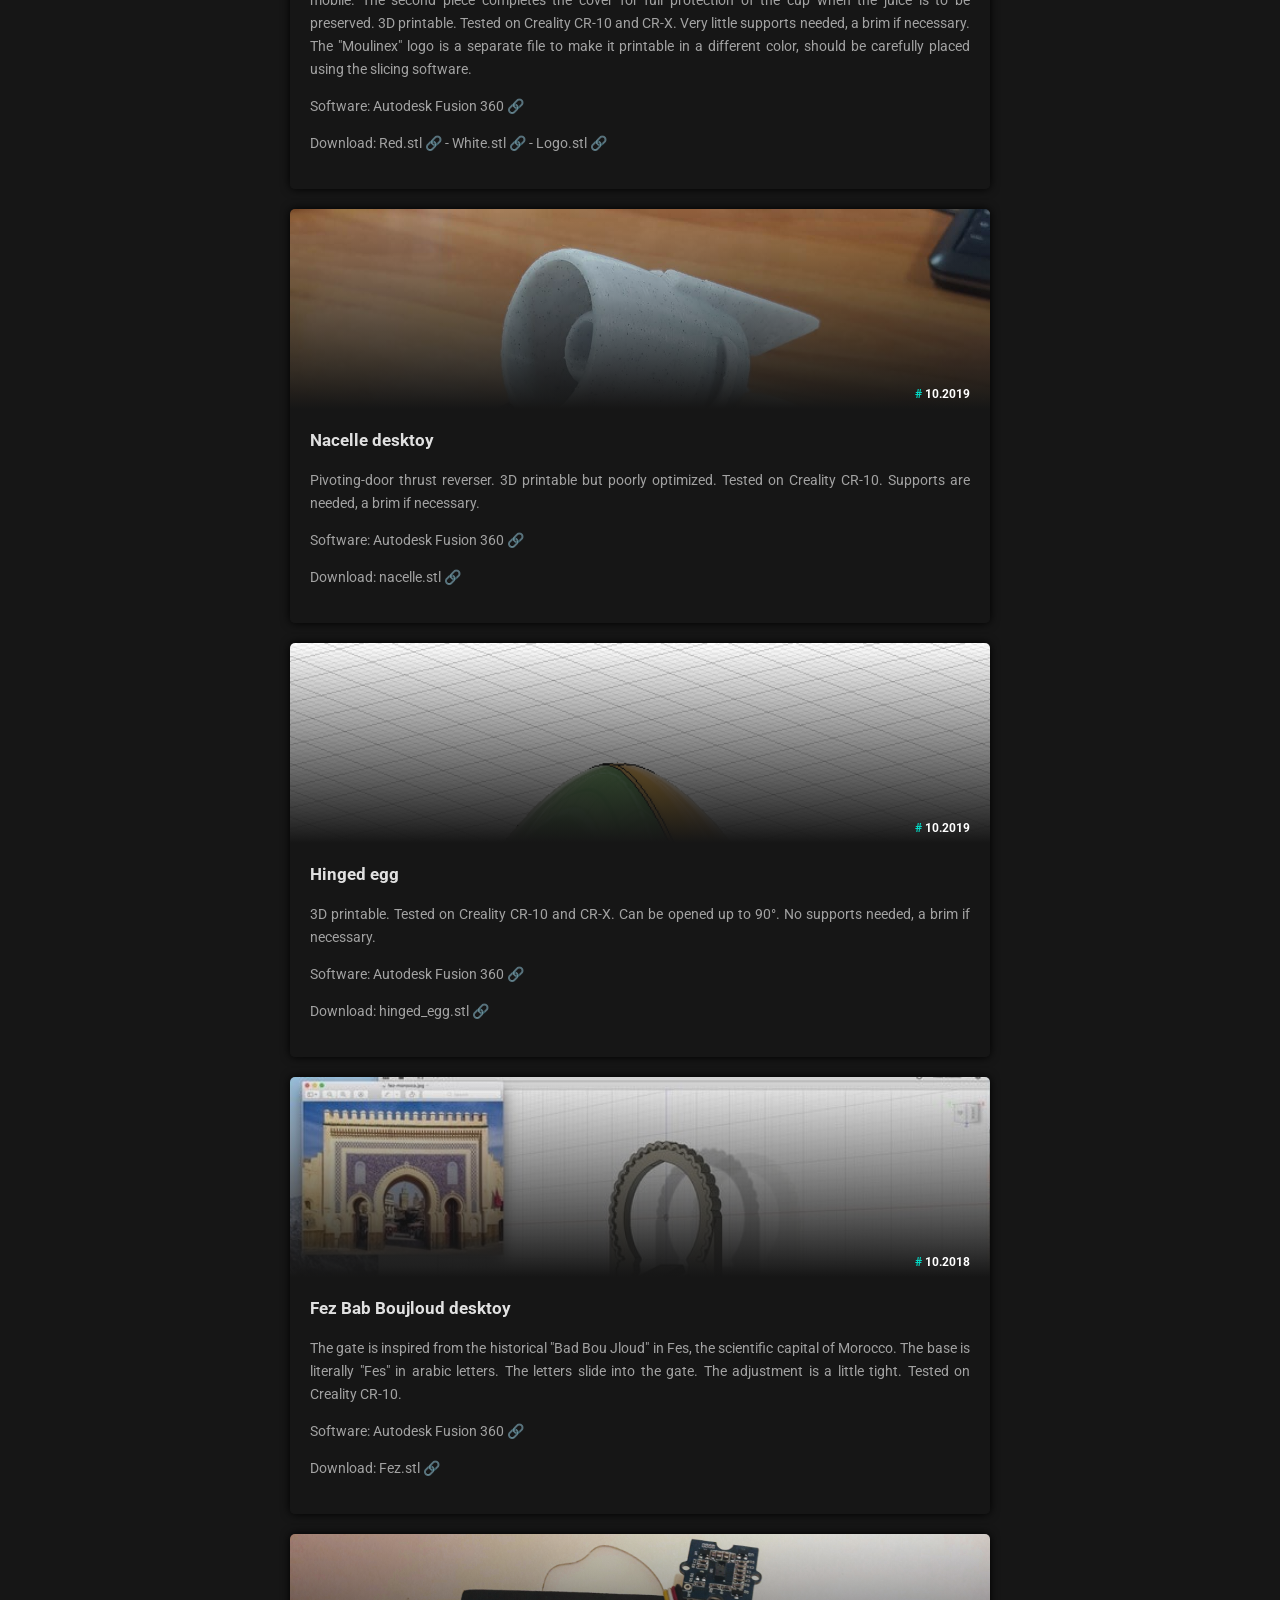
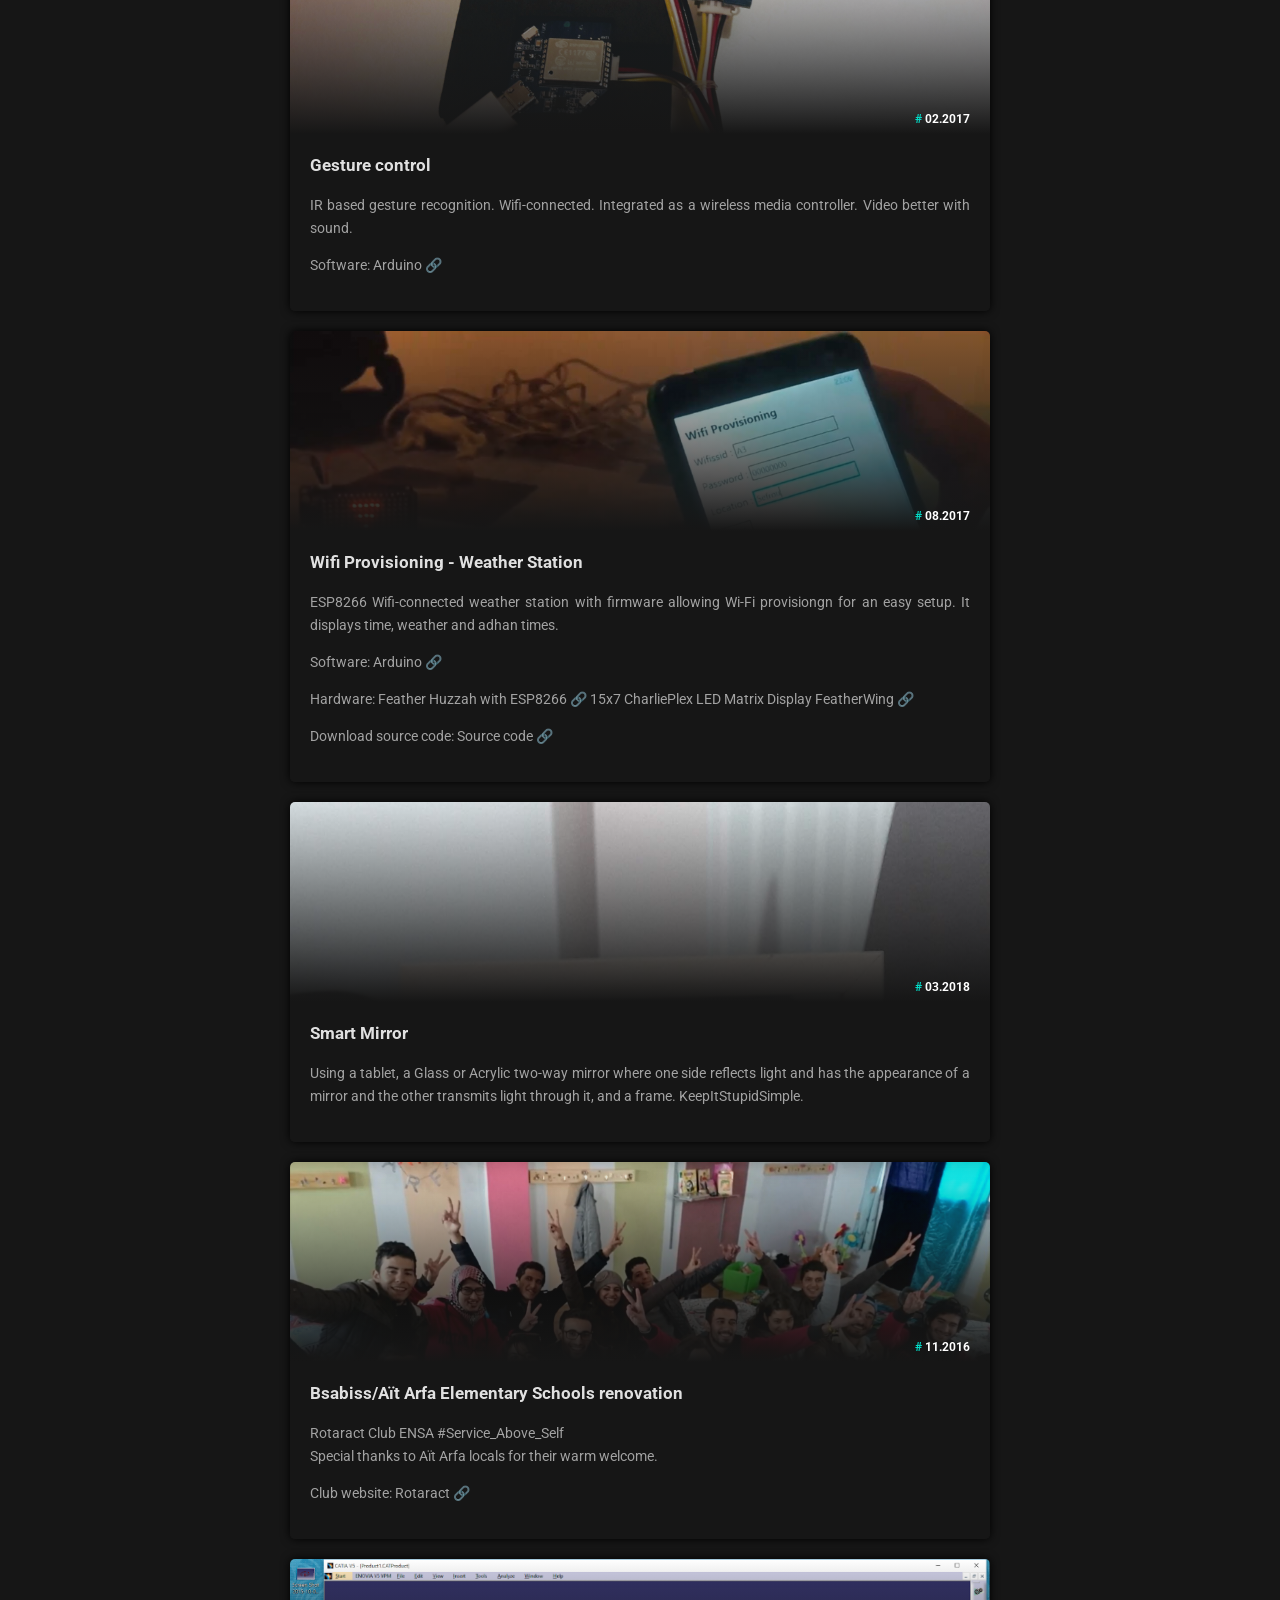
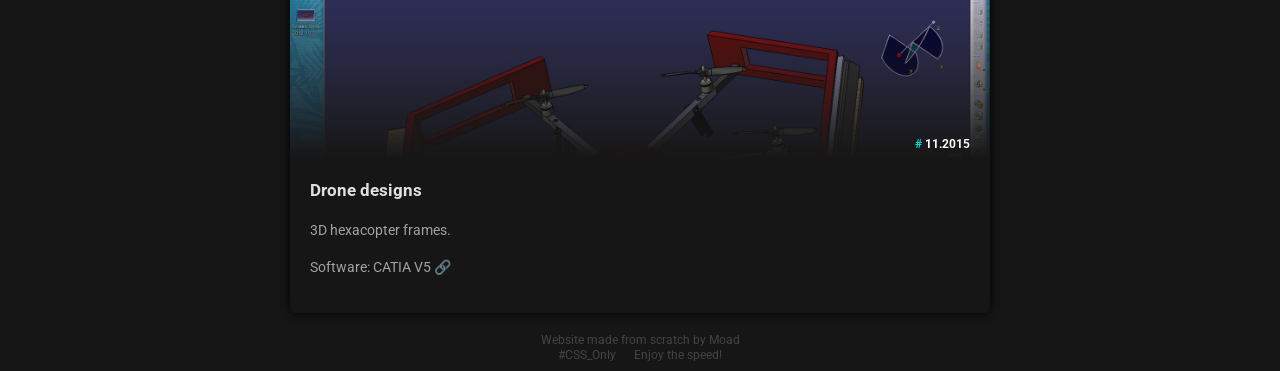
==== commit 3dbd9b3f: "arabic title, background pattern" ====
--- a/index2.html
+++ b/index2.html
@@ -4,7 +4,7 @@
     <meta charset="utf-8">
 	<meta name="viewport" content="width=device-width, initial-scale=1.0">
 	<link rel="shortcut icon" href="icons/favicon.ico" />
-	<link href="https://fonts.googleapis.com/css?family=Pacifico|Roboto:400,700&display=swap" rel="stylesheet">
+	<link href="https://fonts.googleapis.com/css?family=Cairo|Roboto:400,700&display=swap" rel="stylesheet">
     <title>Moad Essabbar</title>
     <link rel="stylesheet" href="style2.css">
   </head>
@@ -12,22 +12,22 @@
   <body>
 	
 	<input type="radio" name="filter" id="Home" checked>
-	<label for="Home"><h1>Moad E.</h1></label>
+	<label for="Home"><h1>معاذ الصبار</h1></label>
 	<input type="radio" name="filter" id="CV">
-	<label for="CV"><a href="files/resume_en_v2.pdf" target="_blank"><h3>CV</h3></a></label>
+	<label for="CV"><a href="files/resume_en_v2.pdf" target="_blank">CV</a></label>
 	<input type="radio" name="filter" id="Events">
-	<label for="Events"><h3>AWARDS</h3></label>
+	<label for="Events">AWARDS</label>
 	<input type="radio" name="filter" id="CAD">
-	<label for="CAD"><h3>3D</h3></label>
+	<label for="CAD">3D</label>
 	<input type="radio" name="filter" id="DIY">
-	<label for="DIY"><h3>DIY</h3></label>
+	<label for="DIY">DIY</label>
 	<input type="radio" name="filter" id="IT">
-	<label for="IT"><h3>TECH</h3></label>
+	<label for="IT">TECH</label>
 	<div style="display: block;"></div>
 	
 	<div class="post Events"
 	style="background-image: linear-gradient(rgba(0, 0, 0, 0), rgba(22,22,22,1) 200px),
-	url('./images/SW1	.png');">
+	url('./images/SW1.png');">
 		<h6> 02.2016</h6>
 		<h3>1st Place at Google Startup Weekend Competition</h3>
 		<p>Motion Contol for the win! Next stop: Istanbul, for the biggest startup event in Europe & Asia. Special mention to Abdelhadi Boussaid, partnership at its best!</p>
--- a/style2.css
+++ b/style2.css
@@ -8,6 +8,8 @@
 	
 	input[name=filter]:not([id="Home"]) + label:hover {
 		color: #FFF;
+		border-bottom-color: beige;
+		opacity: .5
 	}
 }
 
@@ -20,10 +22,13 @@
 	font-family: 'Roboto'; 
 	color: #FFF;
 	text-align: center;
+	
+	background-image: linear-gradient(rgba(0, 0, 0, 0), rgba(22,22,22,1) 300px),
+	url('./bg/pattern.png');
 }
 
 
-h1 { font-size: 23px; font-style: normal; font-variant: normal; font-weight: 400; line-height: 23px; }
+h1 { font-size: 30px; font-style: normal; font-variant: normal; font-weight: 400; line-height: 23px;}
 
 h3 { font-size: 17px; font-style: normal; font-variant: normal; font-weight: 700; line-height: 23px; opacity: 0.87;}
 
@@ -58,8 +63,8 @@
 }
 
 #CV + label a{
+	color: inherit;
 	text-decoration: none;
-	color: inherit;
 }
 
 input[name=filter] {
@@ -75,16 +80,21 @@
 
 input[id=Home] + label {
 	display: block;
-	font-family: 'Pacifico';
 	margin-top: 40px;
+	font-family: 'Cairo';
 }
 
 input[name=filter]:not([id="Home"]) + label {
 	display: inline-block;
+	border-bottom: 2px solid #444;
+}
+
+input[name=filter]:not([id="Home"]):checked + label {
+	border-bottom-color: beige;
 }
 
 input[name=filter]:checked + label {
-	color: #FFF;
+	color: beige;
 }
 
 input[id=Home]:checked ~ .post {
